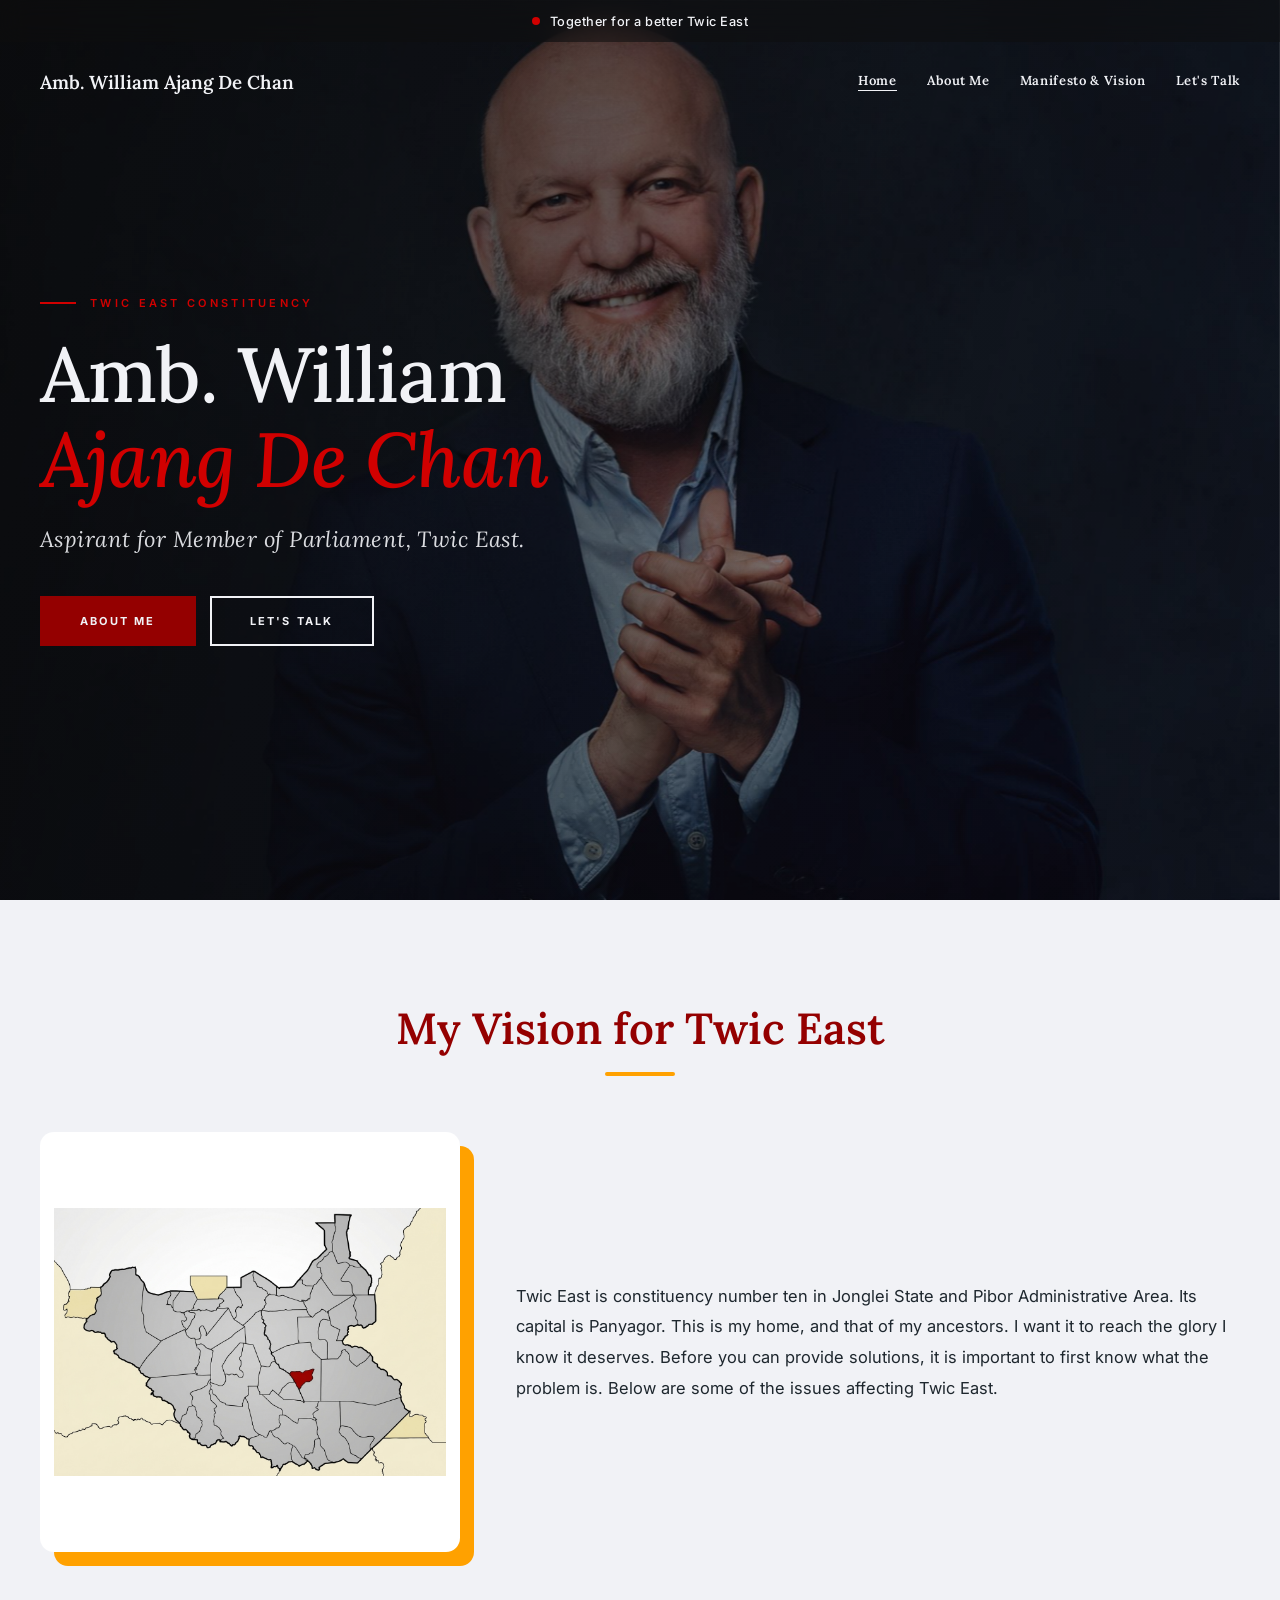
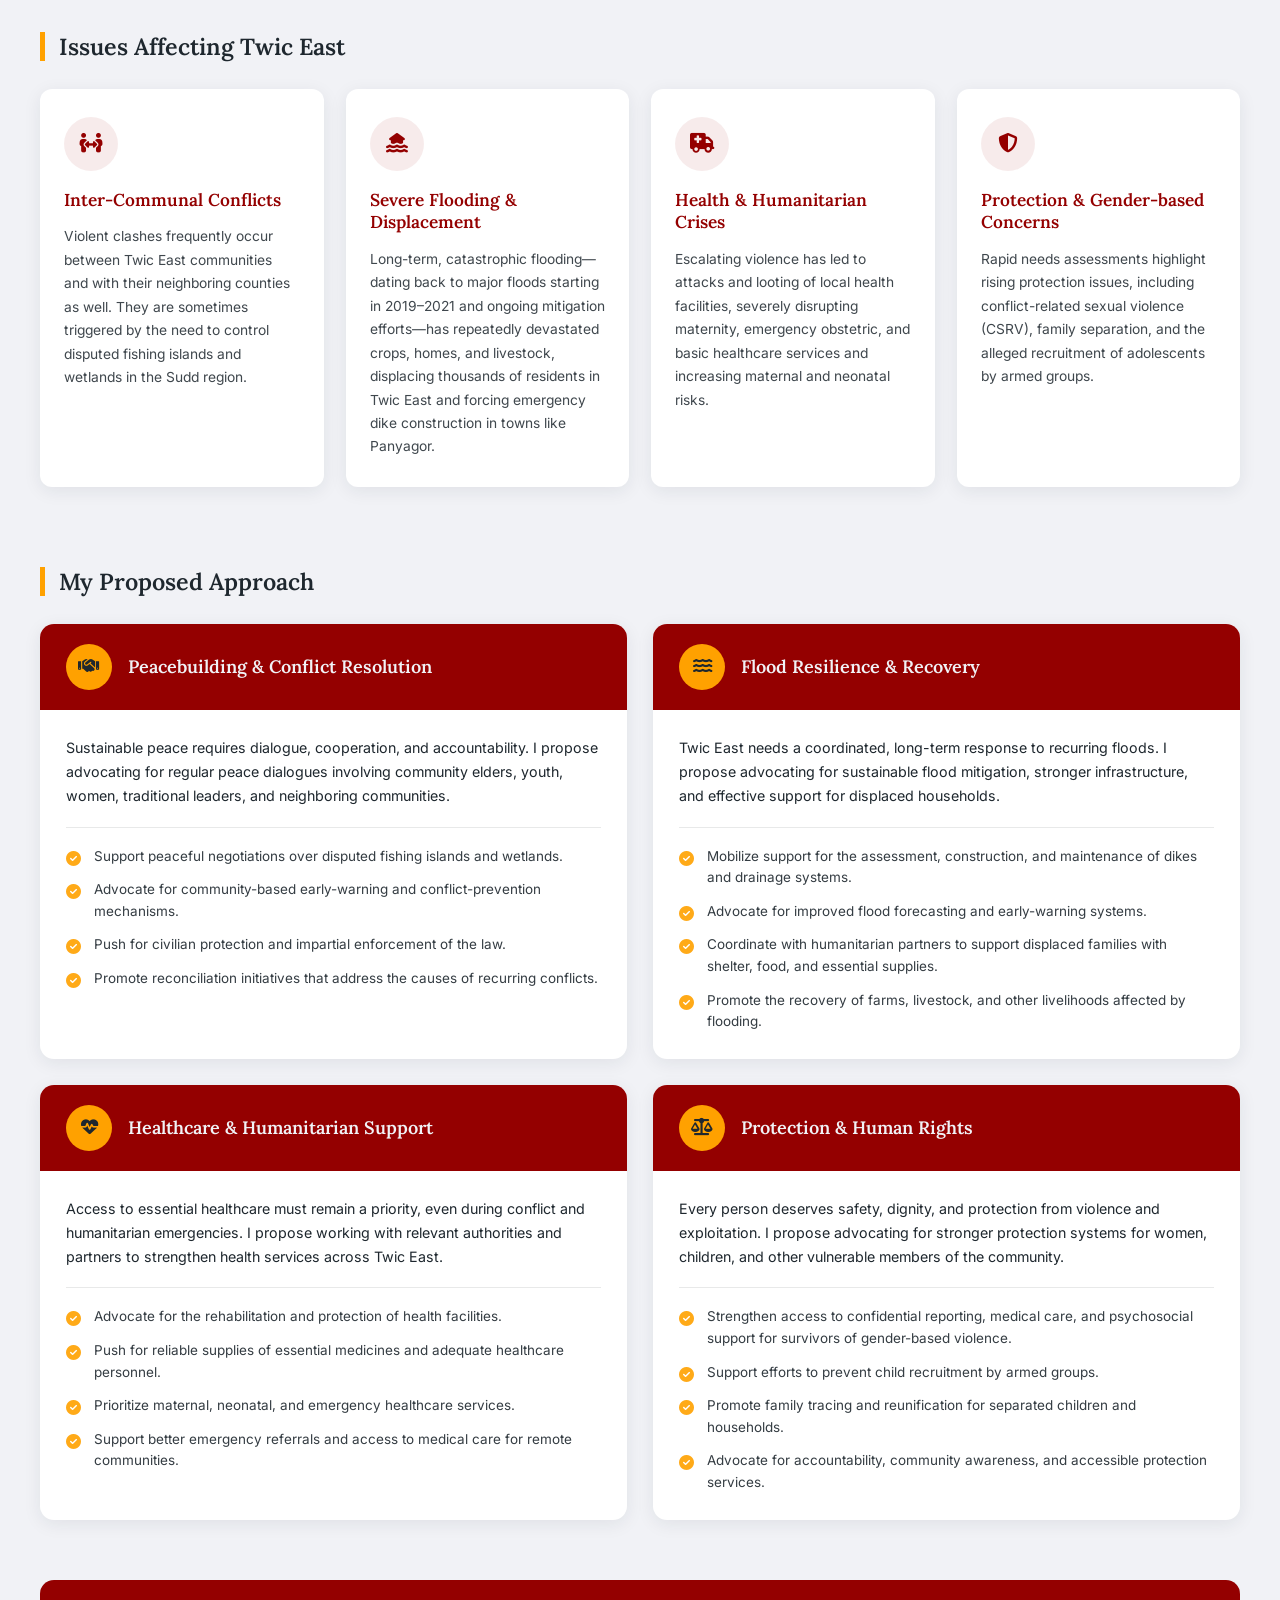
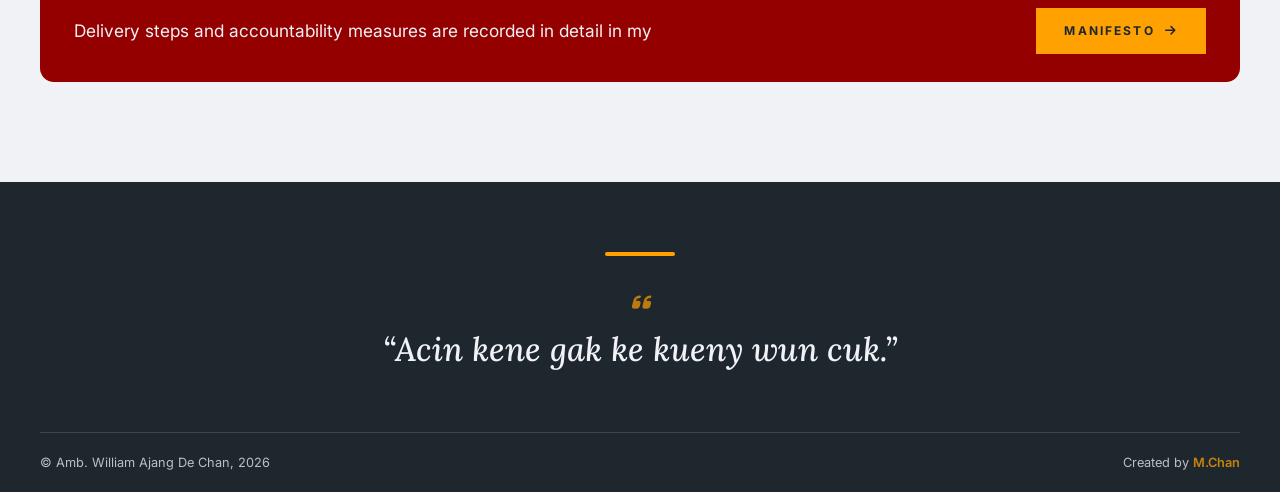
==== index.html @ 8e2be68f "Add files via upload" ====
<!DOCTYPE html>
<html lang = "en">
	<head>
		<title> Amb. William Ajang De Chan </title>

		<!-- Eagle -->
		<link 	rel = "icon" 
				href = 'data:image/svg+xml,<svg xmlns="http://www.w3.org/2000/svg" viewBox="0 0 100 100"><text y=".9em" font-size="90">🦅</text></svg>' />

		<meta charset = "UTF-8" />
		<meta name = "author" content = "Michael Chan" /> <!--date of creation; Thurs, October 15, 2026-->
		<meta name = "viewport" content = "width=device-width,initial-scale=1,shrink-to-fit=no" />

		<!--custom css-->
		<link rel = "stylesheet" href = "css/style.css" />

		<!--font awesome link-->
        <link rel = "stylesheet" href = "https://cdnjs.cloudflare.com/ajax/libs/font-awesome/6.7.2/css/all.min.css" />

        <!--google fonts: Inter for body, Lora for titles-->
		<link rel = "preconnect" href = "https://fonts.googleapis.com" />
		<link rel = "preconnect" href = "https://fonts.gstatic.com" crossorigin />
		<link href = "https://fonts.googleapis.com/css2?family=Inter:ital,opsz,wght@0,14..32,100..900;1,14..32,100..900&family=Lora:ital,wght@0,400..700;1,400..700&display=swap" rel = "stylesheet" />
	</head>

	<body>
		<!--header stripe-->
		<div class = "header-stripe">
			<div class = "container">
				<div class = "header-stripe-text">
					<span class = "stripe-dot" aria-hidden = "true"></span>
					<span> Together for a better Twic East </span>
				</div>
			</div>
		</div>
		<!--header stripe end-->

		<!--header-->
		<header id = "site-header">
			<div class = "container">
				<!--hamburger-->
				<input type = "checkbox" id = "check" />
				<label for = "check" class = "checkbtn" aria-label = "Toggle menu">
					<i class = "fas fa-bars checkbtn-icon" id = "checkbtn-icon"></i>
				</label>
				<!--hamburger end-->

				<!--logo-->
				<a href = "index.html" class = "logo">
					<span class = "logo-wordmark"> Amb. William Ajang De Chan </span>
				</a>
				<!--logo end-->

				<!--nav-->
				<nav class = "main-nav" id = "main-nav">
					<a href = "index.html" class = "active"> Home </a>
					<a href = "about.html"> About Me </a>
					<a href = "manifesto.html"> Manifesto & Vision </a>
					<a href = "contact.html"> Let's Talk </a>
				</nav>
				<!--nav end-->

				<!--overlay (closes the mobile menu when tapped)-->
				<label for = "check" class = "nav-overlay"></label>
			</div>
		</header>
		<!--header end-->

		<!--hero-->
		<section class = "hero" id = "hero">
			<!--hero image-->
			<div class = "hero-img" style = "background-image: url('images/hero.jpg');"></div>

			<!--overlay-->
			<div class = "hero-overlay"></div>

			<!--hero content-->
			<div class = "container">
				<div class = "hero-content">
					<span class = "hero-eyebrow"> Twic East Constituency </span>
					<h1 class = "hero-heading"> Amb. William <em> Ajang De Chan </em> </h1>
					<p class = "hero-sub"> Aspirant for Member of Parliament, Twic East. </p>

					<div class = "hero-actions">
						<a href = "about.html" class = "btn btn-primary"> About Me </a>
						<a href = "contact.html" class = "btn btn-outline"> Let's Talk </a>
					</div>
				</div>
			</div>
		</section>
		<!--hero end-->

		<!--vision-->
		<section class = "vision">
			<div class = "container">
				<div class = "section-title"> My Vision for Twic East </div>

				<div class = "vision-intro">
					<img src = "images/twic-east.jpg" alt = "Twic East Map" />

					<p>
						Twic East is constituency number ten in Jonglei State and Pibor Administrative Area. Its capital is Panyagor. This is my home, and that of my ancestors. I want it to reach the glory I know it deserves. Before you can provide solutions, it is important to first know what the problem is. Below are some of the issues affecting Twic East.
					</p>
				</div>

				<div class = "section-sub-title"> Issues Affecting Twic East </div>

				<div class = "issues-container">
					<div class = "issue-box">
						<div class = "issue-box-head"> <i class = "fas fa-people-arrows"></i> Inter-Communal Conflicts </div>

						<div class = "issue-box-body">
							Violent clashes frequently occur between Twic East communities and with their neighboring counties as well. They are sometimes triggered by the need to control disputed fishing islands and wetlands in the Sudd region. 
						</div>
					</div>

					<div class = "issue-box">
						<div class = "issue-box-head"> <i class = "fas fa-house-flood-water"></i> Severe Flooding & Displacement </div>

						<div class = "issue-box-body">
							Long-term, catastrophic flooding—dating back to major floods starting in 2019–2021 and ongoing mitigation efforts—has repeatedly devastated crops, homes, and livestock, displacing thousands of residents in Twic East and forcing emergency dike construction in towns like Panyagor. 
						</div>
					</div>

					<div class = "issue-box">
						<div class = "issue-box-head"> <i class = "fas fa-truck-medical"></i> Health & Humanitarian Crises </div>

						<div class = "issue-box-body">
							Escalating violence has led to attacks and looting of local health facilities, severely disrupting maternity, emergency obstetric, and basic healthcare services and increasing maternal and neonatal risks. 
						</div>
					</div>

					<div class = "issue-box">
						<div class = "issue-box-head"> <i class = "fas fa-shield-halved"></i> Protection & Gender-based Concerns </div>

						<div class = "issue-box-body">
							Rapid needs assessments highlight rising protection issues, including conflict-related sexual violence (CSRV), family separation, and the alleged recruitment of adolescents by armed groups. 
						</div>
					</div>
				</div>

				<div class = "section-sub-title"> My Proposed Approach </div>

				<div class = "solutions-container">

				    <!--Solution 1: Peacebuilding-->
				    <div class = "solution-box">
				        <div class = "solution-box-head"> <i class = "fas fa-handshake"></i> Peacebuilding & Conflict Resolution </div>

				        <div class = "solution-box-body">
				            <p>
				                Sustainable peace requires dialogue, cooperation, and
				                accountability. I propose advocating for regular peace
				                dialogues involving community elders, youth, women,
				                traditional leaders, and neighboring communities.
				            </p>

				            <ul>
				                <li>
				                	Support peaceful negotiations over disputed fishing
				                    islands and wetlands.
				                </li>
				                <li>
				                	Advocate for community-based early-warning and
				                    conflict-prevention mechanisms.
				                </li>
				                <li>
				                	Push for civilian protection and impartial
				                    enforcement of the law.
				                </li>
				                <li>
				                	Promote reconciliation initiatives that address
				                    the causes of recurring conflicts.
				                </li>
				            </ul>
				        </div>
				    </div>

				    <!--Solution 2: Flood resilience-->
				    <div class = "solution-box">
				        <div class = "solution-box-head"> <i class = "fas fa-water"></i> Flood Resilience & Recovery </div>

				        <div class = "solution-box-body">
				            <p>
				                Twic East needs a coordinated, long-term response to
				                recurring floods. I propose advocating for sustainable
				                flood mitigation, stronger infrastructure, and
				                effective support for displaced households.
				            </p>

				            <ul>
				                <li>
				                	Mobilize support for the assessment, construction,
				                    and maintenance of dikes and drainage systems.
				                </li>
				                <li>
				                	Advocate for improved flood forecasting and
				                    early-warning systems.
				                </li>
				                <li>
				                	Coordinate with humanitarian partners to support
				                    displaced families with shelter, food, and
				                    essential supplies.
				                </li>
				                <li>
				                	Promote the recovery of farms, livestock, and
				                    other livelihoods affected by flooding.
				                </li>
				            </ul>
				        </div>
				    </div>

				    <!--Solution 3: Healthcare-->
				    <div class = "solution-box">
				        <div class = "solution-box-head"> <i class = "fas fa-heart-pulse"></i> Healthcare & Humanitarian Support </div>

				        <div class = "solution-box-body">
				            <p>
				                Access to essential healthcare must remain a priority,
				                even during conflict and humanitarian emergencies.
				                I propose working with relevant authorities and
				                partners to strengthen health services across
				                Twic East.
				            </p>

				            <ul>
				                <li>
				                	Advocate for the rehabilitation and protection
				                    of health facilities.
				                </li>
				                <li>
				                	Push for reliable supplies of essential medicines
				                    and adequate healthcare personnel.
				                </li>
				                <li>
				                	Prioritize maternal, neonatal, and emergency
				                    healthcare services.
				                </li>
				                <li>
				                	Support better emergency referrals and access
				                    to medical care for remote communities.
				                </li>
				            </ul>
				        </div>
				    </div>

				    <!--Solution 4: Protection-->
				    <div class = "solution-box">
				        <div class = "solution-box-head"> <i class = "fas fa-scale-balanced"></i> Protection & Human Rights </div>

				        <div class = "solution-box-body">
				            <p>
				                Every person deserves safety, dignity, and protection
				                from violence and exploitation. I propose advocating
				                for stronger protection systems for women, children,
				                and other vulnerable members of the community.
				            </p>

				            <ul>
				                <li>
				                	Strengthen access to confidential reporting,
				                    medical care, and psychosocial support for
				                    survivors of gender-based violence.
				                </li>
				                <li>
				                	Support efforts to prevent child recruitment
				                    by armed groups.
				                </li>
				                <li>
				                	Promote family tracing and reunification for
				                    separated children and households.
				                </li>
				                <li>
				                	Advocate for accountability, community awareness,
				                    and accessible protection services.
				                </li>
				            </ul>
				        </div>
				    </div>
				</div>

				<p class = "vision-cta">
					<span> Delivery steps and accountability measures are recorded in detail in my </span>
					<a href = "manifesto.html"> Manifesto <i class = "fas fa-arrow-right" aria-hidden = "true"></i> </a>
				</p>
			</div>
		</section>
		<!--vision end-->

		<!--footer-->
		<footer>
			<div class = "container">
			    <div class = "footer-quote">
			        <span class = "footer-accent"></span>

			        <blockquote>
			            “Acin kene gak ke kueny wun cuk.”
			        </blockquote>
			    </div>

			    <div class = "footer-bottom">
					<p class = "copyright">
						&copy; Amb. William Ajang De Chan, <span id = "footer-year">2026</span>
					</p>

					<p class = "created-by"> Created by <a href = "" target = "_blank" rel = "noopener"> M.Chan </a> </p>
				</div>
			</div>
		</footer>
		<!--footer end-->

		<!--back to top-->
		<button type = "button" class = "back-to-top" id = "back-to-top" aria-label = "Back to top" title = "Back to top">
			<i class = "fas fa-arrow-up" aria-hidden = "true"></i>
		</button>
		<!--back to top end-->

		<!--js link-->
		<script src = "js/script.js"></script>
		<!--js link end-->
	</body>
</html>
---- css/style.css ----
/*

Theme: Ajang De Chan;
Author: Michael Chan;
Date of Creation: Thurs, October 15, 2026;

*/

/* css for all pages */

:root
{
	/* typography */
	--font-body: "Inter", sans-serif;
	--font-display: "Lora", serif;

	/* colors */
	--bright-red: #D10000;
	--dark-red: #940000;
	--darker-red: #6B0000;
	--dark-gold: #FFA100;
	--white: #F1F2F6;
	--black: #1E272E;
}

*, *::before, *::after 
{ 
	margin: 0; 
	padding: 0; 
	box-sizing: border-box; 
}

html 
{ 
	font-size: 15px; 
}

a 
{ 
	text-decoration: none; 
	color: inherit; 
}

button 
{ 
	background: none; 
	border: none; 
	cursor: pointer; 
}

img 
{ 
	display: block; 
	max-width: 100%; 
}

ul 
{ 
	list-style: none; 
}

body
{
	font-family: var(--font-body);
}

/* css for all pages end */

/* header stripe */

.header-stripe
{
    position: fixed;
    top: 0;
    left: 0;
    right: 0;
    z-index: 200;

    display: flex;
    align-items: center;
    justify-content: space-between;
    gap: 20px;

    padding: 0 40px;
    height: 42px;

    /* glassmorphism: frosted dark tint over the hero behind */
    background: rgba(14, 14, 14, 0.5);
    backdrop-filter: blur(14px);
    -webkit-backdrop-filter: blur(14px);
    transition: transform 0.4s ease, opacity 0.4s ease;
}

.header-stripe .container
{
	max-width: 1300px;
	height: 100%;
	margin: 0 auto;
	padding: 0 40px;
	display: flex;
	align-items: center;
	justify-content: space-between;
	gap: 20px;
}

.header-stripe.stripe-hidden
{
    transform: translateY(-100%);
    opacity: 0;
    pointer-events: none;
}

.header-stripe-text
{
    display: flex;
    align-items: center;
    gap: 10px;
    min-width: 0;
    color: var(--white);
    font-size: 0.85rem;
    font-weight: 500;
    letter-spacing: 0.04em;
}

.header-stripe-text span:last-child
{
    white-space: nowrap;
    overflow: hidden;
    text-overflow: ellipsis;
}

.stripe-dot
{
    flex-shrink: 0;
    width: 8px;
    height: 8px;
    border-radius: 50%;
    background: var(--bright-red);
    box-shadow: 0 0 0 0 rgba(255, 161, 0, 0.6);
    animation: stripe-pulse 2.4s ease-out infinite;
}

@keyframes stripe-pulse
{
    0%   { box-shadow: 0 0 0 0 rgba(255, 161, 0, 0.6); }
    70%  { box-shadow: 0 0 0 8px rgba(255, 161, 0, 0); }
    100% { box-shadow: 0 0 0 0 rgba(255, 161, 0, 0); }
}

/* header stripe end */

/* header stripe responsive */

@media (max-width: 768px)
{
    .header-stripe
    {
        padding: 0 20px;
    }

    .header-stripe-text
    {
        font-size: 0.8rem;
    }
}

@media (max-width: 480px)
{
    .header-stripe
    {
        height: 38px;
        padding: 0 14px;
        gap: 12px;
    }

    .header-stripe-text
    {
        gap: 8px;
        font-size: 0.75rem;
        letter-spacing: 0.02em;
    }

    .stripe-dot
    {
        width: 7px;
        height: 7px;
    }

    .header-stripe-socials a
    {
        width: 28px;
        height: 28px;
        font-size: 0.75rem;
    }
}

@media (prefers-reduced-motion: reduce)
{
    .stripe-dot
    {
        animation: none;
    }
}

/* header stripe responsive end */

/* header */

header
{
	position: fixed;
	top: 42px;
	left: 0;
	right: 0;
	z-index: 190;
	transition: top 0.4s ease;
}

/* background layer: fades in on scroll (kept on a pseudo-element so the
   mobile menu, which is position: fixed, is not trapped inside the header) */
header::before
{
	content: "";
	position: absolute;
	inset: 0;
	z-index: -1;
	background: rgba(148, 0, 0, 0.97);
	box-shadow: 0 4px 20px rgba(0, 0, 0, 0.3);
	opacity: 0;
	transition: opacity 0.4s ease;
}

header.scrolled::before
{
	opacity: 1;
}

header .container
{
	max-width: 1300px;
	margin: 0 auto;
	height: 80px;
	padding: 0 40px;
	display: flex;
	align-items: center;
	justify-content: space-between;
	gap: 24px;
}

/* logo */
.logo-wordmark
{
	font-family: var(--font-display);
	font-size: 1.25rem;
	font-weight: 600;
	color: var(--white);
	white-space: nowrap;
}

/* hamburger (mobile only) */
#check
{
	display: none;
}

.checkbtn
{
	display: none;
	flex-shrink: 0;
	font-size: 1.3rem;
	color: var(--white);
	cursor: pointer;
	position: relative;
	z-index: 101;
}

/* nav */
.main-nav
{
	display: flex;
	align-items: center;
	gap: 30px;
}

.main-nav a
{
	font-family: var(--font-display);
	font-size: 13px;
	font-weight: 600;
	letter-spacing: 0.05em;
	color: var(--white);
	padding-bottom: 3px;
	white-space: nowrap;
	background-repeat: no-repeat;
	background-image: linear-gradient(90deg, currentColor 0%, currentColor 100%);
	background-position: 100% calc(100% - 1px);
	background-size: 0% 1px;
	transition: background-size 0.5s cubic-bezier(0.51, 0.5, 0.07, 0.99), color 0.2s ease;
}

.main-nav a:hover,
.main-nav a.active
{
	color: var(--white);
	background-size: 100% 1px;
	background-position: 0% calc(100% - 1px);
}

/* nav overlay (dims the page behind the mobile menu) */
.nav-overlay
{
	position: fixed;
	inset: 0;
	z-index: 98;
	background: rgba(0, 0, 0, 0.55);
	opacity: 0;
	visibility: hidden;
	pointer-events: none;
	transition: opacity 0.3s ease, visibility 0.3s ease;
}

/* header responsive */

@media (max-width: 1080px)
{
	header .container
	{
		padding: 0 24px;
	}

	.main-nav
	{
		gap: 20px;
	}

	.logo-wordmark
	{
		font-size: 1.1rem;
	}
}

/* the menu collapses at 900px because the logo and four links
   no longer fit in one row below that width */
@media (max-width: 900px)
{
	header .container
	{
		height: 68px;
		justify-content: flex-start;
		gap: 16px;
	}

	.checkbtn
	{
		display: block;
	}

	.main-nav
	{
		position: fixed;
		top: 0;
		left: -100%;
		width: 78%;
		max-width: 320px;
		height: 100vh;
		height: 100dvh;
		background: var(--dark-red);
		flex-direction: column;
		align-items: stretch;
		gap: 0;
		padding: 90px 24px 28px;
		box-shadow: 4px 0 30px rgba(0, 0, 0, 0.4);
		overflow-y: auto;
		transition: left 0.3s ease;
		z-index: 99;
	}

	#check:checked ~ .main-nav
	{
		left: 0;
	}

	#check:checked ~ .nav-overlay
	{
		opacity: 1;
		visibility: visible;
		pointer-events: auto;
	}

	/* drop the stripe below the menu while it is open */
	body:has(#check:checked) .header-stripe
	{
		z-index: 150;
	}

	.main-nav a
	{
		font-size: 15px;
		padding: 16px 0;
		border-bottom: 1px solid rgba(241, 242, 246, 0.12);
		background-image: none;
	}

	.main-nav a:hover,
	.main-nav a.active
	{
		color: var(--dark-gold);
	}
}

@media (max-width: 768px)
{
	header .container
	{
		padding: 0 20px;
	}

	.main-nav
	{
		padding-left: 20px;
		padding-right: 20px;
	}
}

@media (max-width: 480px)
{
	header
	{
		top: 38px;
	}

	header .container
	{
		height: 64px;
		padding: 0 16px;
		gap: 12px;
	}

	.logo-wordmark
	{
		font-size: 0.95rem;
	}

	.main-nav
	{
		width: 85%;
		padding: 80px 16px 24px;
	}
}

/* header responsive end */

/* header end */

/* hero */

.hero
{
	position: relative;
	width: 100%;
	height: 100vh;
	height: 100svh;
	min-height: 640px;
	overflow: hidden;
}

.hero-img
{
	position: absolute;
	inset: 0;
	z-index: 0;
	background-size: cover;
	background-position: center;
	animation: hero-settle 8s ease-out forwards;
}

@keyframes hero-settle
{
	from { transform: scale(1.08); }
	to   { transform: scale(1); }
}

.hero-overlay
{
	position: absolute;
	inset: 0;
	z-index: 1;
	background: linear-gradient(
		105deg,
		rgba(10, 10, 10, 0.85) 0%,
		rgba(10, 10, 10, 0.55) 55%,
		rgba(10, 10, 10, 0.30) 100%
	);
}

.hero .container
{
	position: relative;
	z-index: 2;
	max-width: 1300px;
	height: 100%;
	margin: 0 auto;
	padding: 0 40px;
}

.hero-content
{
	display: flex;
	flex-direction: column;
	align-items: flex-start;
	justify-content: center;
	height: 100%;
	max-width: 720px;
	/* clears the fixed stripe (42px) and header (80px) */
	padding-top: 122px;
	padding-bottom: 80px;
}

.hero-eyebrow
{
	display: flex;
	align-items: center;
	gap: 14px;
	font-size: 11px;
	font-weight: 600;
	letter-spacing: 0.3em;
	text-transform: uppercase;
	color: var(--bright-red);
	margin-bottom: 22px;
}

.hero-eyebrow::before
{
	content: "";
	flex-shrink: 0;
	width: 36px;
	height: 2px;
	background: var(--bright-red);
}

.hero-heading
{
	font-family: var(--font-display);
	font-size: clamp(42px, 6vw, 82px);
	font-weight: 500;
	line-height: 1.1;
	letter-spacing: -0.01em;
	color: var(--white);
	margin-bottom: 22px;
}

.hero-heading em
{
	display: block;
	font-style: italic;
	color: var(--bright-red);
}

.hero-sub
{
	font-family: var(--font-display);
	font-size: clamp(16px, 1.8vw, 22px);
	font-weight: 400;
	font-style: italic;
	line-height: 1.5;
	letter-spacing: 0.02em;
	color: var(--white);
	opacity: 0.9;
	max-width: 520px;
	margin-bottom: 40px;
}

.hero-actions
{
	display: flex;
	flex-wrap: wrap;
	gap: 14px;
}

.btn
{
	display: inline-block;
	font-size: 11px;
	font-weight: 700;
	letter-spacing: 0.2em;
	text-transform: uppercase;
	padding: 16px 38px;
	border: 2px solid transparent;
	transition: background 0.3s ease, color 0.3s ease, border-color 0.3s ease, transform 0.3s ease;
}

.btn:hover
{
	transform: translateY(-2px);
}

.btn-primary
{
	background: var(--dark-red);
	color: var(--white);
}

.btn-primary:hover
{
	background: none;
	border-color: var(--white);
	color: var(--white);
}

.btn-outline
{
	border-color: var(--white);
	color: var(--white);
}

.btn-outline:hover
{
	background: var(--dark-red);
	border-color: var(--dark-red);
}

/* hero end */

/* hero responsive */

@media (max-width: 768px)
{
	.hero .container
	{
		padding: 0 20px;
	}

	.hero-content
	{
		padding-top: 110px;
		padding-bottom: 60px;
	}

	.hero-eyebrow
	{
		font-size: 10px;
		letter-spacing: 0.24em;
	}

	.hero-sub
	{
		margin-bottom: 32px;
	}

	.btn
	{
		padding: 15px 32px;
	}
}

@media (max-width: 480px)
{
	.hero
	{
		min-height: 560px;
	}

	.hero .container
	{
		padding: 0 16px;
	}

	.hero-content
	{
		/* stripe 38px + header 64px */
		padding-top: 102px;
		padding-bottom: 48px;
	}

	.hero-eyebrow
	{
		gap: 10px;
		margin-bottom: 18px;
	}

	.hero-eyebrow::before
	{
		width: 24px;
	}

	.hero-heading
	{
		margin-bottom: 16px;
	}

	.hero-actions
	{
		width: 100%;
		flex-direction: column;
	}

	.btn
	{
		width: 100%;
		text-align: center;
	}
}

@media (prefers-reduced-motion: reduce)
{
	.hero-img
	{
		animation: none;
	}
}

/* hero responsive end */

/* vision */

.vision
{
	background: var(--white);
	padding: 100px 0;
}

.vision .container
{
	max-width: 1300px;
	margin: 0 auto;
	padding: 0 40px;
}

.section-title
{
	position: relative;
	font-family: var(--font-display);
	font-size: clamp(1.9rem, 4.5vw, 2.9rem);
	font-weight: 600;
	color: var(--dark-red);
	text-align: center;
	padding-bottom: 20px;
	margin-bottom: 56px;
}

.section-title::after
{
	content: "";
	position: absolute;
	left: 50%;
	bottom: 0;
	transform: translateX(-50%);
	width: 70px;
	height: 4px;
	border-radius: 2px;
	background: var(--dark-gold);
}

.section-sub-title
{
	font-family: var(--font-display);
	font-size: 1.55rem;
	font-weight: 600;
	color: var(--black);
	border-left: 5px solid var(--dark-gold);
	padding-left: 14px;
	margin-bottom: 28px;
}

/* intro (map + text) */

.vision-intro
{
	display: grid;
	grid-template-columns: 420px 1fr;
	gap: 56px;
	align-items: center;
	margin-bottom: 80px;
}

.vision-intro img
{
	width: 100%;
	aspect-ratio: 1 / 1;
	object-fit: contain;
	background: #fff;
	border-radius: 14px;
	padding: 14px;
	box-shadow: 14px 14px 0 var(--dark-gold);
}

.vision-intro p
{
	font-size: 1.1rem;
	line-height: 1.85;
	color: var(--black);
}

/* issues */

.issues-container
{
	display: grid;
	grid-template-columns: repeat(4, 1fr);
	gap: 22px;
	margin-bottom: 80px;
}

.issue-box
{
	background: #fff;
	border-radius: 12px;
	box-shadow: 0 4px 18px rgba(30, 39, 46, 0.08);
	padding: 28px 24px;
	transition: transform 0.25s ease, box-shadow 0.25s ease;
}

.issue-box:hover
{
	transform: translateY(-5px);
	box-shadow: 0 12px 28px rgba(148, 0, 0, 0.18);
}

.issue-box-head
{
	font-family: var(--font-display);
	font-size: 1.15rem;
	font-weight: 600;
	line-height: 1.3;
	color: var(--dark-red);
	margin-bottom: 14px;
}

.issue-box-head i
{
	display: flex;
	align-items: center;
	justify-content: center;
	width: 54px;
	height: 54px;
	border-radius: 50%;
	background: rgba(148, 0, 0, 0.08);
	color: var(--dark-red);
	font-size: 1.3rem;
	margin-bottom: 18px;
	transition: background 0.25s ease, color 0.25s ease;
}

.issue-box:hover .issue-box-head i
{
	background: var(--dark-red);
	color: var(--dark-gold);
}

.issue-box-body
{
	font-size: 0.92rem;
	line-height: 1.7;
	color: var(--black);
	opacity: 0.85;
}

/* solutions */

.solutions-container
{
	display: grid;
	grid-template-columns: repeat(2, 1fr);
	gap: 26px;
	margin-bottom: 60px;
}

.solution-box
{
	background: #fff;
	border-radius: 14px;
	overflow: hidden;
	box-shadow: 0 4px 18px rgba(30, 39, 46, 0.08);
	transition: transform 0.25s ease, box-shadow 0.25s ease;
}

.solution-box:hover
{
	transform: translateY(-4px);
	box-shadow: 0 12px 28px rgba(148, 0, 0, 0.18);
}

.solution-box-head
{
	display: flex;
	align-items: center;
	gap: 16px;
	background: var(--dark-red);
	color: var(--white);
	font-family: var(--font-display);
	font-size: 1.2rem;
	font-weight: 600;
	line-height: 1.3;
	padding: 20px 26px;
}

.solution-box-head i
{
	flex-shrink: 0;
	display: flex;
	align-items: center;
	justify-content: center;
	width: 46px;
	height: 46px;
	border-radius: 50%;
	background: var(--dark-gold);
	color: var(--black);
	font-size: 1.15rem;
}

.solution-box-body
{
	padding: 26px;
}

.solution-box-body p
{
	font-size: 0.95rem;
	line-height: 1.7;
	color: var(--black);
	margin-bottom: 18px;
}

.solution-box-body ul
{
	display: flex;
	flex-direction: column;
	gap: 12px;
	border-top: 1px solid rgba(30, 39, 46, 0.1);
	padding-top: 18px;
}

.solution-box-body li
{
	position: relative;
	font-size: 0.9rem;
	line-height: 1.6;
	color: var(--black);
	opacity: 0.9;
	padding-left: 28px;
}

.solution-box-body li::before
{
	content: "\f058";
	font-family: "Font Awesome 6 Free";
	font-weight: 900;
	position: absolute;
	left: 0;
	top: 1px;
	font-size: 1rem;
	color: var(--dark-gold);
}

/* closing call to the manifesto */

.vision-cta
{
	display: flex;
	flex-wrap: wrap;
	align-items: center;
	justify-content: space-between;
	gap: 14px 24px;
	background: var(--dark-red);
	border-radius: 14px;
	color: var(--white);
	font-family: var(--font-body);
	font-size: 1.15rem;
	line-height: 1.5;
	padding: 28px 34px;
}

.vision-cta a
{
	display: inline-flex;
	align-items: center;
	gap: 10px;
	flex-shrink: 0;
	font-family: var(--font-body);
	font-size: 0.8rem;
	font-weight: 700;
	letter-spacing: 0.18em;
	text-transform: uppercase;
	color: var(--black);
	background: var(--dark-gold);
	padding: 14px 28px;
	transition: background 0.3s ease, transform 0.3s ease;
}

.vision-cta a i
{
	transition: transform 0.3s ease;
}

.vision-cta a:hover
{
	background: var(--white);
	transform: translateY(-2px);
}

.vision-cta a:hover i
{
	transform: translateX(4px);
}

/* vision end */

/* vision responsive */

@media (max-width: 1080px)
{
	.vision .container
	{
		padding: 0 24px;
	}

	.vision-intro
	{
		grid-template-columns: 340px 1fr;
		gap: 44px;
	}

	.issues-container
	{
		grid-template-columns: repeat(2, 1fr);
	}
}

@media (max-width: 768px)
{
	.vision
	{
		padding: 76px 0;
	}

	.vision .container
	{
		padding: 0 20px;
	}

	.section-title
	{
		margin-bottom: 44px;
	}

	.section-sub-title
	{
		font-size: 1.35rem;
	}

	.vision-intro
	{
		grid-template-columns: 1fr;
		gap: 36px;
		margin-bottom: 60px;
	}

	.vision-intro img
	{
		max-width: 320px;
		margin: 0 auto;
		box-shadow: 12px 12px 0 var(--dark-gold);
	}

	.vision-intro p
	{
		font-size: 1.05rem;
	}

	.issues-container
	{
		gap: 18px;
		margin-bottom: 60px;
	}

	.solutions-container
	{
		grid-template-columns: 1fr;
		gap: 20px;
		margin-bottom: 44px;
	}

	.solution-box-head
	{
		font-size: 1.1rem;
		padding: 18px 22px;
	}

	.solution-box-body
	{
		padding: 22px;
	}

	.vision-cta
	{
		font-size: 1.05rem;
		padding: 24px 26px;
	}
}

@media (max-width: 480px)
{
	.vision
	{
		padding: 56px 0;
	}

	.vision .container
	{
		padding: 0 16px;
	}

	.section-title
	{
		margin-bottom: 36px;
	}

	.section-sub-title
	{
		font-size: 1.2rem;
		padding-left: 12px;
		margin-bottom: 22px;
	}

	.vision-intro
	{
		gap: 30px;
		margin-bottom: 48px;
	}

	.vision-intro img
	{
		max-width: 260px;
		box-shadow: 10px 10px 0 var(--dark-gold);
	}

	.vision-intro p
	{
		font-size: 0.95rem;
		line-height: 1.75;
	}

	.issues-container
	{
		grid-template-columns: 1fr;
		margin-bottom: 48px;
	}

	.issue-box
	{
		padding: 22px 20px;
	}

	.issue-box-head i
	{
		width: 46px;
		height: 46px;
		font-size: 1.1rem;
	}

	.solution-box-head
	{
		gap: 12px;
		font-size: 1rem;
		padding: 16px 18px;
	}

	.solution-box-head i
	{
		width: 40px;
		height: 40px;
		font-size: 1rem;
	}

	.solution-box-body
	{
		padding: 18px;
	}

	.solution-box-body p,
	.solution-box-body li
	{
		font-size: 0.88rem;
	}

	.vision-cta
	{
		flex-direction: column;
		align-items: stretch;
		text-align: center;
		font-size: 1rem;
		padding: 22px 18px;
	}

	.vision-cta a
	{
		justify-content: center;
	}
}

/* vision responsive end */

/* footer */

footer
{
	background: var(--black);
	color: var(--white);
	padding: 70px 0 0;
}

footer .container
{
	max-width: 1300px;
	margin: 0 auto;
	padding: 0 40px;
}

.footer-quote
{
	max-width: 760px;
	margin: 0 auto;
	text-align: center;
	padding-bottom: 60px;
}

.footer-accent
{
	display: block;
	width: 70px;
	height: 4px;
	border-radius: 2px;
	background: var(--dark-gold);
	margin: 0 auto 32px;
}

.footer-quote blockquote
{
	position: relative;
	font-family: var(--font-display);
	font-size: clamp(1.4rem, 3.6vw, 2.2rem);
	font-style: italic;
	font-weight: 500;
	line-height: 1.4;
	color: var(--white);
	padding-top: 38px;
}

.footer-quote blockquote::before
{
	content: "\f10d";
	font-family: "Font Awesome 6 Free";
	font-weight: 900;
	position: absolute;
	top: 0;
	left: 50%;
	transform: translateX(-50%);
	font-size: 1.4rem;
	color: var(--dark-gold);
	opacity: 0.7;
}

.footer-bottom
{
	display: flex;
	align-items: center;
	justify-content: space-between;
	gap: 20px;
	border-top: 1px solid rgba(241, 242, 246, 0.15);
	padding: 22px 0;
}

.copyright
{
	font-size: 0.85rem;
	opacity: 0.75;
}

.created-by
{
	font-size: 0.85rem;
	opacity: 0.75;
	margin-left: auto;
	text-align: right;
}

.created-by a
{
	font-weight: 600;
	color: var(--dark-gold);
	transition: color 0.2s ease;
}

.created-by a:hover
{
	color: var(--white);
}

.back-to-top
{
	position: fixed;
	right: 24px;
	bottom: 24px;
	z-index: 150;
	display: flex;
	align-items: center;
	justify-content: center;
	width: 46px;
	height: 46px;
	border-radius: 50%;
	background: var(--dark-gold);
	color: var(--black);
	font-size: 1rem;
	box-shadow: 0 6px 18px rgba(0, 0, 0, 0.35);
	opacity: 0;
	visibility: hidden;
	transform: translateY(20px);
	transition: opacity 0.3s ease, visibility 0.3s ease, transform 0.3s ease, background 0.2s ease;
}

.back-to-top.visible
{
	opacity: 1;
	visibility: visible;
	transform: translateY(0);
}

.back-to-top.visible:hover
{
	background: var(--white);
	transform: translateY(-3px);
}

.back-to-top:focus-visible
{
	outline: 2px solid var(--white);
	outline-offset: 3px;
}

/* footer end */

/* footer responsive */

@media (max-width: 768px)
{
	footer
	{
		padding: 56px 0 0;
	}

	footer .container
	{
		padding: 0 20px;
	}

	.footer-quote
	{
		padding-bottom: 46px;
	}

	.footer-accent
	{
		margin-bottom: 26px;
	}

	.back-to-top
	{
		bottom: 64px;
		width: 36px;
		height: 36px;
	}
}

@media (max-width: 480px)
{
	footer
	{
		padding: 44px 0 0;
	}

	footer .container
	{
		padding: 0 16px;
	}

	.footer-bottom
	{
		flex-direction: column;
		gap: 6px;
		padding: 18px 0;
	}

	.copyright,
	.created-by
	{
		font-size: 0.8rem;
		margin-left: 0;
		text-align: center;
	}

	.back-to-top
	{
		right: 16px;
		bottom: 16px;
		width: 32px;
		height: 32px;
	}
}

/* footer responsive end */

/* page banner (inner pages) */

.page-banner
{
	background: linear-gradient(135deg, var(--darker-red), var(--dark-red));
	/* clears the fixed stripe (42px) and header (80px) */
	padding: 170px 0 40px;
}

.page-banner .container
{
	max-width: 1300px;
	margin: 0 auto;
	padding: 0 40px;
}

.page-eyebrow
{
	display: flex;
	align-items: center;
	gap: 14px;
	font-size: 11px;
	font-weight: 600;
	letter-spacing: 0.3em;
	text-transform: uppercase;
	color: var(--dark-gold);
	margin-bottom: 20px;
}

.page-eyebrow::before
{
	content: "";
	flex-shrink: 0;
	width: 36px;
	height: 2px;
	background: var(--dark-gold);
}

.page-title
{
	font-family: var(--font-display);
	font-size: clamp(1.2rem, 3.2vw, 2rem);
	font-weight: 500;
	line-height: 1.15;
	color: var(--white);
	max-width: 900px;
}

/* page banner end */

/* about */

.no-hero header
{
    background: rgba(148, 0, 0, 0.97);
}

.about
{
	background: var(--white);
	padding: 90px 0 100px;
}

.about .container
{
	max-width: 1300px;
	margin: 0 auto;
	padding: 0 40px;
}

.about .section-sub-title
{
	margin-top: 80px;
}

.about .container > .section-sub-title:first-child
{
	margin-top: 0;
}

/* intro (portrait + story) */

.about-intro
{
	display: grid;
	grid-template-columns: 360px 1fr;
	gap: 64px;
	align-items: start;
}

.about-intro img
{
	position: sticky;
	top: 130px;
	width: 100%;
	aspect-ratio: 4 / 5;
	object-fit: cover;
	border-radius: 14px;
	box-shadow: 14px 14px 0 var(--dark-gold);
}

.about-intro-text
{
	max-width: 760px;
}

.about-lead
{
	font-family: var(--font-display);
	font-size: 1.35rem;
	font-weight: bold;
	font-style: italic;
	line-height: 1.5;
	color: var(--black);
	border-left: 5px solid var(--dark-gold);
	padding-left: 20px;
	margin-bottom: 36px;
}

.about-intro-heading
{
	font-family: var(--font-display);
	font-size: 1.35rem;
	font-weight: 600;
	color: var(--dark-red);
	margin: 34px 0 12px;
}

.about-intro-text p:not(.about-lead)
{
	font-size: 1.05rem;
	line-height: 1.85;
	color: var(--black);
	margin-bottom: 16px;
}

/* journey cards */

.journey-grid
{
	display: grid;
	grid-template-columns: repeat(2, 1fr);
	gap: 22px;
}

.profile-card
{
	background: #fff;
	border-radius: 12px;
	box-shadow: 0 4px 18px rgba(30, 39, 46, 0.08);
	padding: 28px 26px;
	transition: transform 0.25s ease, box-shadow 0.25s ease;
}

.profile-card:hover
{
	transform: translateY(-5px);
	box-shadow: 0 12px 28px rgba(148, 0, 0, 0.18);
}

.profile-card-wide
{
	grid-column: 1 / -1;
}

.profile-card-head
{
	display: flex;
	align-items: center;
	gap: 16px;
	font-family: var(--font-display);
	font-size: 1.2rem;
	font-weight: 600;
	line-height: 1.3;
	color: var(--dark-red);
	margin-bottom: 16px;
}

.profile-card-head i
{
	flex-shrink: 0;
	display: flex;
	align-items: center;
	justify-content: center;
	width: 48px;
	height: 48px;
	border-radius: 50%;
	background: rgba(148, 0, 0, 0.08);
	color: var(--dark-red);
	font-size: 1.15rem;
	transition: background 0.25s ease, color 0.25s ease;
}

.profile-card:hover .profile-card-head i
{
	background: var(--dark-red);
	color: var(--dark-gold);
}

.profile-card p
{
	font-size: 0.95rem;
	line-height: 1.75;
	color: var(--black);
	opacity: 0.9;
}

/* values */

.values-intro
{
	max-width: 900px;
	font-size: 1.05rem;
	line-height: 1.85;
	color: var(--black);
	margin-bottom: 36px;
}

.values-grid
{
	display: grid;
	grid-template-columns: repeat(2, 1fr);
	gap: 22px;
}

.value-box
{
	background: var(--dark-red);
	border-radius: 14px;
	box-shadow: 0 4px 18px rgba(30, 39, 46, 0.12);
	padding: 30px 28px;
	transition: transform 0.25s ease, box-shadow 0.25s ease;
}

.value-box:hover
{
	transform: translateY(-4px);
	box-shadow: 0 12px 28px rgba(148, 0, 0, 0.3);
}

.value-box-head
{
	display: flex;
	align-items: center;
	gap: 16px;
	font-family: var(--font-display);
	font-size: 1.2rem;
	font-weight: 600;
	line-height: 1.3;
	color: var(--white);
	margin-bottom: 18px;
	padding-bottom: 18px;
	border-bottom: 1px solid rgba(241, 242, 246, 0.2);
}

.value-box-head i
{
	flex-shrink: 0;
	display: flex;
	align-items: center;
	justify-content: center;
	width: 48px;
	height: 48px;
	border-radius: 50%;
	background: var(--dark-gold);
	color: var(--black);
	font-size: 1.15rem;
}

.value-box p
{
	font-size: 0.95rem;
	line-height: 1.75;
	color: var(--white);
	opacity: 0.88;
}

/* about end */

/* about responsive */

@media (max-width: 1080px)
{
	.page-banner .container,
	.about .container
	{
		padding: 0 24px;
	}

	.about-intro
	{
		grid-template-columns: 300px 1fr;
		gap: 48px;
	}
}

@media (max-width: 768px)
{
	.page-banner
	{
		padding: 140px 0 36px;
	}

	.page-banner .container,
	.about .container
	{
		padding: 0 20px;
	}

	.about
	{
		padding: 70px 0 80px;
	}

	.about .section-sub-title
	{
		margin-top: 60px;
	}

	.about-intro
	{
		grid-template-columns: 1fr;
		gap: 40px;
	}

	.about-intro img
	{
		position: static;
		max-width: 320px;
		margin: 0 auto;
		box-shadow: 12px 12px 0 var(--dark-gold);
	}

	.about-lead
	{
		font-size: 1.25rem;
	}

	.journey-grid,
	.values-grid
	{
		grid-template-columns: 1fr;
		gap: 18px;
	}

	.values-intro
	{
		font-size: 1rem;
		margin-bottom: 28px;
	}

	.value-box
	{
		padding: 26px 22px;
	}
}

@media (max-width: 480px)
{
	.page-banner
	{
		padding: 120px 0 34px;
	}

	.page-banner .container,
	.about .container
	{
		padding: 0 16px;
	}

	.page-eyebrow
	{
		gap: 10px;
		font-size: 10px;
		letter-spacing: 0.24em;
		margin-bottom: 16px;
	}

	.page-eyebrow::before
	{
		width: 24px;
	}

	.about
	{
		padding: 56px 0 65px;
	}

	.about .section-sub-title
	{
		margin-top: 48px;
	}

	.about-intro
	{
		gap: 32px;
	}

	.about-intro img
	{
		max-width: 260px;
		box-shadow: 10px 10px 0 var(--dark-gold);
	}

	.about-lead
	{
		font-size: 1.1rem;
		padding-left: 14px;
		margin-bottom: 28px;
	}

	.about-intro-heading
	{
		font-size: 1.2rem;
		margin-top: 26px;
	}

	.about-intro-text p:not(.about-lead),
	.values-intro
	{
		font-size: 0.95rem;
		line-height: 1.75;
	}

	.profile-card
	{
		padding: 22px 20px;
	}

	.profile-card-head,
	.value-box-head
	{
		gap: 12px;
		font-size: 1.05rem;
	}

	.profile-card-head i,
	.value-box-head i
	{
		width: 42px;
		height: 42px;
		font-size: 1rem;
	}

	.profile-card p,
	.value-box p
	{
		font-size: 0.9rem;
	}

	.value-box
	{
		padding: 22px 18px;
	}

	.value-box-head
	{
		margin-bottom: 14px;
		padding-bottom: 14px;
	}
}

/* about responsive end */

/* manifesto */

.manifesto
{
	background: var(--white);
	padding: 90px 0 100px;
}

.manifesto .container
{
	max-width: 1300px;
	margin: 0 auto;
	padding: 0 40px;
}

.manifesto .section-sub-title
{
	margin-top: 80px;
}

/* intro */

.manifesto-intro
{
	max-width: 860px;
}

.manifesto-intro p
{
	font-size: 1.05rem;
	line-height: 1.85;
	color: var(--black);
	margin-bottom: 18px;
}

.manifesto-intro .manifesto-lead
{
	font-family: var(--font-display);
	font-size: 1.35rem;
	font-weight: bold;
	font-style: italic;
	line-height: 1.5;
	color: var(--black);
	border-left: 5px solid var(--dark-gold);
	padding-left: 20px;
	margin-bottom: 28px;
}

/* why */

.why-grid
{
	display: grid;
	grid-template-columns: repeat(2, 1fr);
	gap: 22px;
}

.why-card
{
	background: #fff;
	border-radius: 12px;
	box-shadow: 0 4px 18px rgba(30, 39, 46, 0.08);
	padding: 30px 28px;
	transition: transform 0.25s ease, box-shadow 0.25s ease;
}

.why-card:hover
{
	transform: translateY(-5px);
	box-shadow: 0 12px 28px rgba(148, 0, 0, 0.18);
}

.why-card-wide
{
	grid-column: 1 / -1;
}

.why-card-head
{
	display: flex;
	align-items: center;
	gap: 16px;
	font-family: var(--font-display);
	font-size: 1.2rem;
	font-weight: 600;
	line-height: 1.3;
	color: var(--dark-red);
	margin-bottom: 16px;
}

.why-card-head i
{
	flex-shrink: 0;
	display: flex;
	align-items: center;
	justify-content: center;
	width: 48px;
	height: 48px;
	border-radius: 50%;
	background: rgba(148, 0, 0, 0.08);
	color: var(--dark-red);
	font-size: 1.15rem;
	transition: background 0.25s ease, color 0.25s ease;
}

.why-card:hover .why-card-head i
{
	background: var(--dark-red);
	color: var(--dark-gold);
}

.why-card p
{
	font-size: 0.95rem;
	line-height: 1.75;
	color: var(--black);
	opacity: 0.9;
}

/* future */

.future-grid
{
	display: grid;
	grid-template-columns: repeat(4, 1fr);
	gap: 22px;
}

.future-box
{
	background: var(--dark-red);
	border-radius: 14px;
	box-shadow: 0 4px 18px rgba(30, 39, 46, 0.12);
	padding: 32px 26px;
	transition: transform 0.25s ease, box-shadow 0.25s ease;
}

.future-box:hover
{
	transform: translateY(-4px);
	box-shadow: 0 12px 28px rgba(148, 0, 0, 0.3);
}

.future-box i
{
	display: flex;
	align-items: center;
	justify-content: center;
	width: 54px;
	height: 54px;
	border-radius: 50%;
	background: var(--dark-gold);
	color: var(--black);
	font-size: 1.3rem;
	margin-bottom: 20px;
}

.future-box h4
{
	font-family: var(--font-display);
	font-size: 1.2rem;
	font-weight: 600;
	line-height: 1.3;
	color: var(--white);
	padding-bottom: 14px;
	margin-bottom: 14px;
	border-bottom: 1px solid rgba(241, 242, 246, 0.2);
}

.future-box p
{
	font-size: 0.92rem;
	line-height: 1.7;
	color: var(--white);
	opacity: 0.88;
}

/* delivery */

.plan-container
{
	display: grid;
	grid-template-columns: repeat(2, 1fr);
	gap: 26px;
}

.plan-box
{
	background: #fff;
	border-radius: 14px;
	box-shadow: 0 4px 18px rgba(30, 39, 46, 0.08);
	padding: 30px 28px;
	transition: transform 0.25s ease, box-shadow 0.25s ease;
}

.plan-box:hover
{
	transform: translateY(-4px);
	box-shadow: 0 12px 28px rgba(148, 0, 0, 0.18);
}

.plan-box-alt
{
	border-top-color: var(--dark-gold);
}

.plan-box-head
{
	display: flex;
	align-items: center;
	gap: 16px;
	font-family: var(--font-display);
	font-size: 1.25rem;
	font-weight: 600;
	color: var(--dark-red);
	margin-bottom: 22px;
}

.plan-box-head i
{
	flex-shrink: 0;
	display: flex;
	align-items: center;
	justify-content: center;
	width: 48px;
	height: 48px;
	border-radius: 50%;
	background: var(--dark-red);
	color: var(--dark-gold);
	font-size: 1.15rem;
}

.plan-box-alt .plan-box-head i
{
	background: var(--dark-gold);
	color: var(--black);
}

.plan-box ul
{
	display: flex;
	flex-direction: column;
	gap: 14px;
	border-top: 1px solid rgba(30, 39, 46, 0.1);
	padding-top: 20px;
}

.plan-box li
{
	position: relative;
	font-size: 0.92rem;
	line-height: 1.6;
	color: var(--black);
	padding-left: 28px;
}

.plan-box li::before
{
	content: "\f058";
	font-family: "Font Awesome 6 Free";
	font-weight: 900;
	position: absolute;
	left: 0;
	top: 1px;
	font-size: 1rem;
	color: var(--dark-red);
}

.plan-box-alt li::before
{
	color: var(--dark-gold);
}

/* manifesto end */

/* manifesto responsive */

@media (max-width: 1080px)
{
	.manifesto .container
	{
		padding: 0 24px;
	}

	.future-grid
	{
		grid-template-columns: repeat(2, 1fr);
	}
}

@media (max-width: 768px)
{
	.manifesto
	{
		padding: 70px 0 80px;
	}

	.manifesto .container
	{
		padding: 0 20px;
	}

	.manifesto .section-sub-title
	{
		margin-top: 60px;
	}

	.manifesto-intro .manifesto-lead
	{
		font-size: 1.2rem;
	}

	.why-grid,
	.plan-container
	{
		grid-template-columns: 1fr;
		gap: 18px;
	}

	.future-grid
	{
		gap: 18px;
	}

	.why-card
	{
		padding: 26px 22px;
	}

	.plan-box
	{
		padding: 26px 22px;
	}

	.plan-box-head
	{
		font-size: 1.15rem;
	}
}

@media (max-width: 480px)
{
	.manifesto
	{
		padding: 56px 0 65px;
	}

	.manifesto .container
	{
		padding: 0 16px;
	}

	.manifesto .section-sub-title
	{
		margin-top: 48px;
	}

	.manifesto-intro p
	{
		font-size: 0.95rem;
		line-height: 1.75;
	}

	.manifesto-intro .manifesto-lead
	{
		font-size: 1.1rem;
		padding-left: 14px;
	}

	.why-card
	{
		padding: 22px 18px;
	}

	.why-card-head
	{
		gap: 12px;
		font-size: 1.05rem;
	}

	.why-card-head i
	{
		width: 42px;
		height: 42px;
		font-size: 1rem;
	}

	.why-card p
	{
		font-size: 0.9rem;
	}

	.future-grid
	{
		grid-template-columns: 1fr;
	}

	.future-box
	{
		padding: 26px 20px;
	}

	.future-box i
	{
		width: 46px;
		height: 46px;
		font-size: 1.1rem;
	}

	.plan-box
	{
		padding: 22px 18px;
	}

	.plan-box-head
	{
		gap: 12px;
		font-size: 1.05rem;
		margin-bottom: 18px;
	}

	.plan-box-head i
	{
		width: 42px;
		height: 42px;
		font-size: 1rem;
	}

	.plan-box li
	{
		font-size: 0.88rem;
	}
}

/* manifesto responsive end */

/* contact */

.contact
{
	background: var(--white);
	padding: 90px 0 100px;
}

.contact .container
{
	max-width: 1300px;
	margin: 0 auto;
	padding: 0 40px;
}

.form-container
{
	max-width: 700px;
	margin: 0 auto;
}

.form-box
{
	background: #fff;
	border-radius: 14px;
	box-shadow: 0 8px 30px rgba(30, 39, 46, 0.1);
	padding: 42px 40px;
}

.form-box-title
{
	font-family: var(--font-display);
	font-size: 1.7rem;
	font-weight: 600;
	color: var(--dark-red);
	margin-bottom: 8px;
}

.form-privacy
{
	display: flex;
	align-items: center;
	gap: 8px;
	font-size: 0.85rem;
	color: var(--black);
	opacity: 0.7;
	margin-bottom: 30px;
	padding-bottom: 22px;
	border-bottom: 1px solid rgba(30, 39, 46, 0.1);
}

.form-privacy::before
{
	content: "\f023";
	font-family: "Font Awesome 6 Free";
	font-weight: 900;
	font-size: 0.8rem;
	color: var(--dark-gold);
}

.form-group
{
	display: flex;
	flex-direction: column;
	gap: 8px;
	margin-bottom: 22px;
}

.form-group label
{
	font-size: 0.85rem;
	font-weight: 600;
	color: var(--dark-red);
}

.form-input,
.form-textarea
{
	width: 100%;
	font-family: var(--font-body);
	font-size: 0.95rem;
	color: var(--black);
	background: var(--white);
	border: 1.5px solid rgba(148, 0, 0, 0.18);
	border-radius: 8px;
	padding: 13px 16px;
	transition: border-color 0.2s ease, box-shadow 0.2s ease, background 0.2s ease;
}

.form-textarea
{
	resize: vertical;
	min-height: 150px;
	line-height: 1.6;
}

.form-input::placeholder,
.form-textarea::placeholder
{
	color: var(--black);
	opacity: 0.45;
}

.form-input:focus,
.form-textarea:focus
{
	outline: none;
	background: #fff;
	border-color: var(--dark-red);
	box-shadow: 0 0 0 4px rgba(255, 161, 0, 0.25);
}

/* button */

.contact-btn
{
	display: inline-flex;
	align-items: center;
	justify-content: center;
	gap: 12px;
	width: 100%;
	font-family: var(--font-body);
	font-size: 11px;
	font-weight: 700;
	letter-spacing: 0.2em;
	text-transform: uppercase;
	color: var(--black);
	background: var(--dark-gold);
	padding: 18px 28px;
	margin-top: 6px;
	transition: background 0.3s ease, color 0.3s ease, transform 0.3s ease;
}

.contact-btn svg
{
	flex-shrink: 0;
	transition: transform 0.3s ease;
}

.contact-btn:hover
{
	background: var(--dark-red);
	color: var(--white);
	transform: translateY(-2px);
}

.contact-btn:hover svg
{
	transform: translate(3px, -3px);
}

.contact-btn:focus-visible
{
	outline: 2px solid var(--dark-red);
	outline-offset: 3px;
}

/* contact end */

/* contact responsive */

@media (max-width: 1080px)
{
	.contact .container
	{
		padding: 0 24px;
	}
}

@media (max-width: 768px)
{
	.contact
	{
		padding: 70px 0 80px;
	}

	.contact .container
	{
		padding: 0 20px;
	}

	.form-box
	{
		padding: 34px 26px;
	}

	.form-box-title
	{
		font-size: 1.5rem;
	}
}

@media (max-width: 480px)
{
	.contact
	{
		padding: 56px 0 65px;
	}

	.contact .container
	{
		padding: 0 16px;
	}

	.form-box
	{
		padding: 26px 18px;
		border-radius: 12px;
	}

	.form-box-title
	{
		font-size: 1.3rem;
	}

	.form-privacy
	{
		font-size: 0.8rem;
		margin-bottom: 24px;
		padding-bottom: 18px;
	}

	.form-group
	{
		margin-bottom: 18px;
	}

	/* 16px stops iOS from zooming in when a field is tapped */
	.form-input,
	.form-textarea
	{
		font-size: 1rem;
		padding: 12px 14px;
	}

	.form-textarea
	{
		min-height: 130px;
	}

	.contact-btn
	{
		padding: 16px 20px;
	}
}

/* contact responsive end */
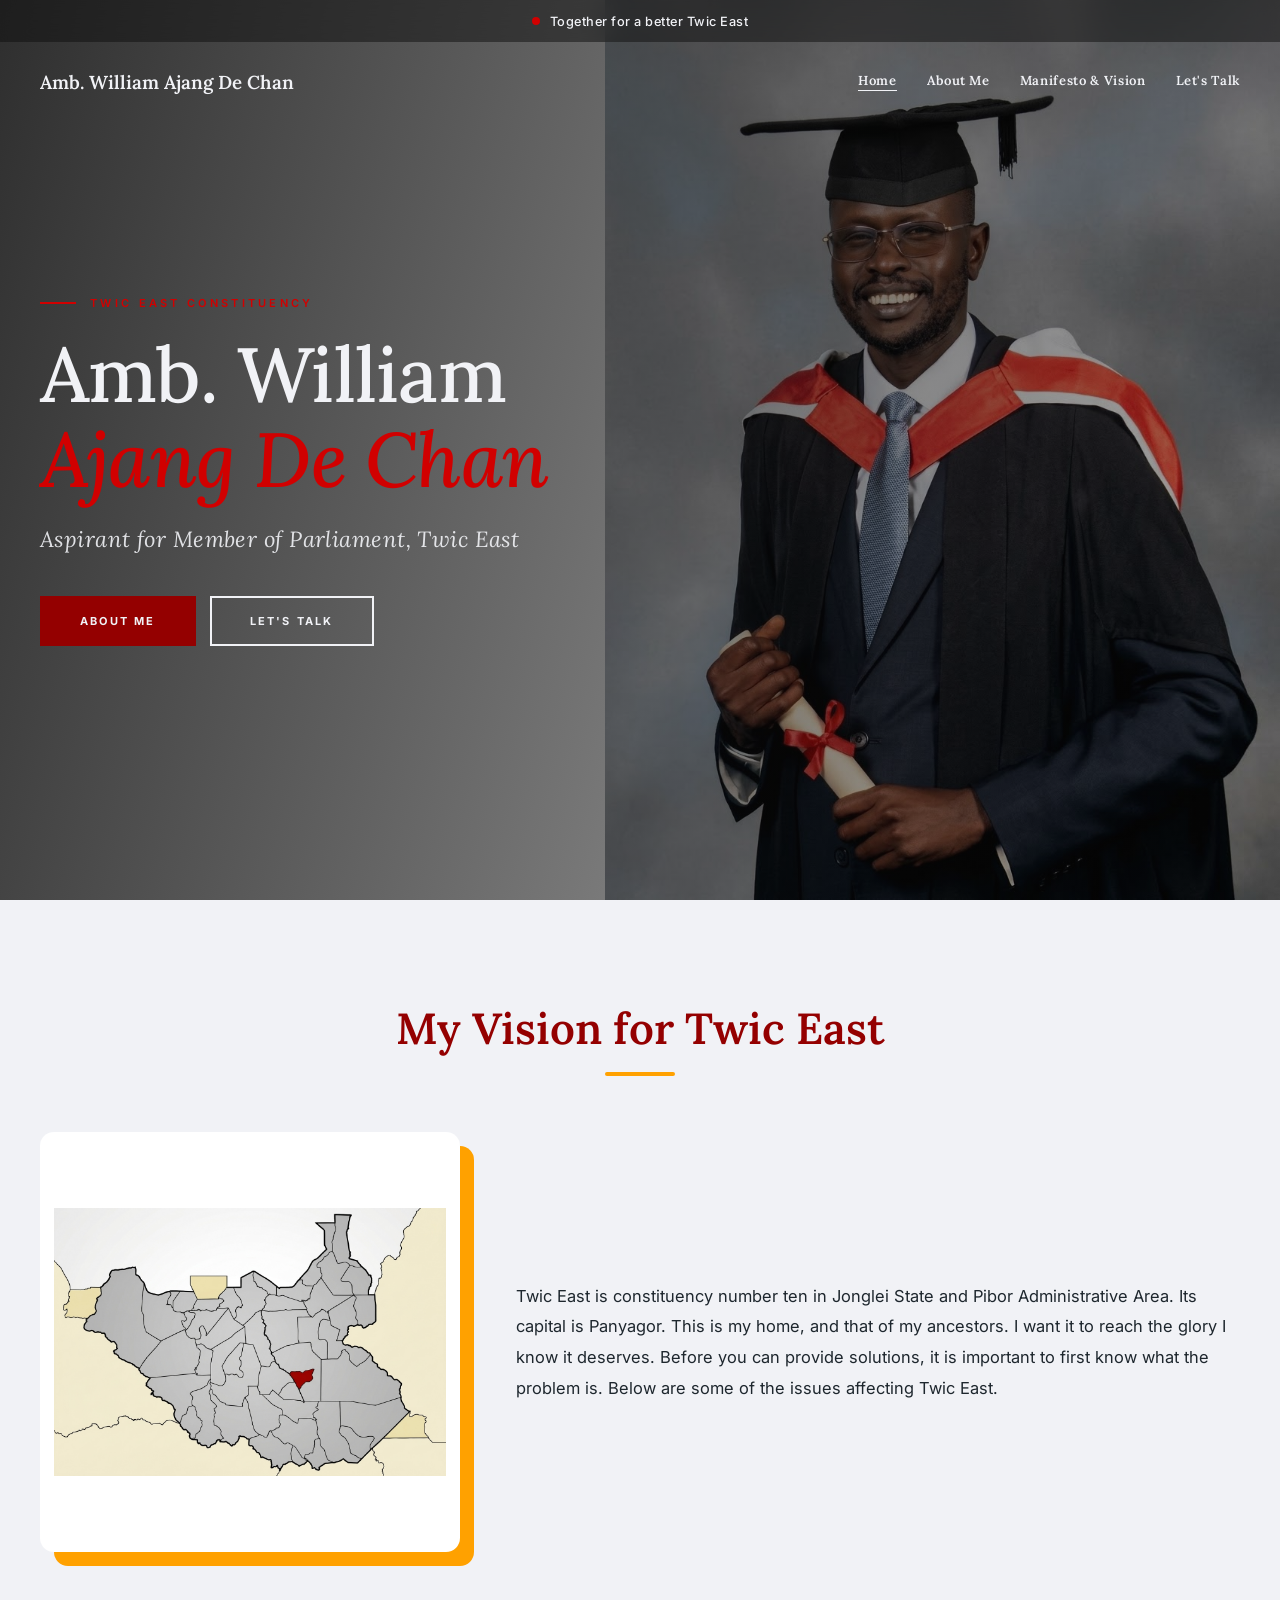
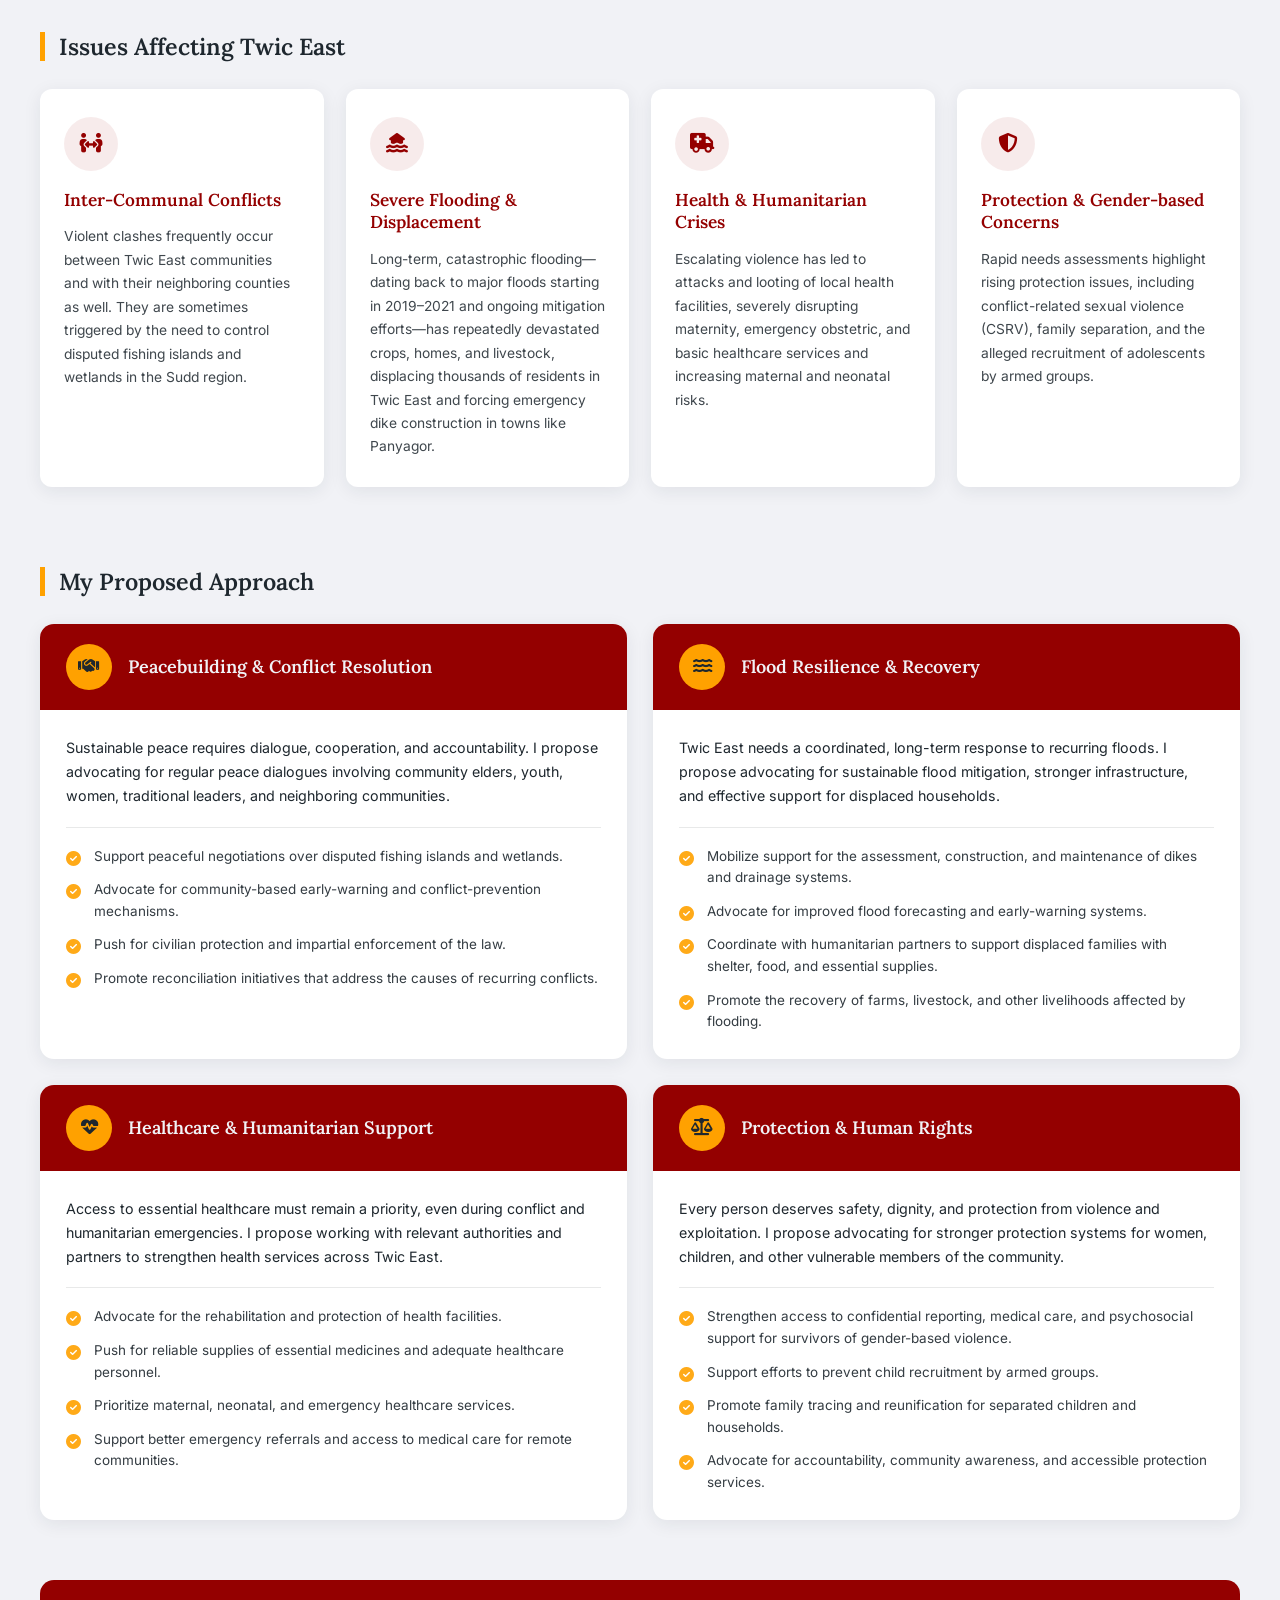
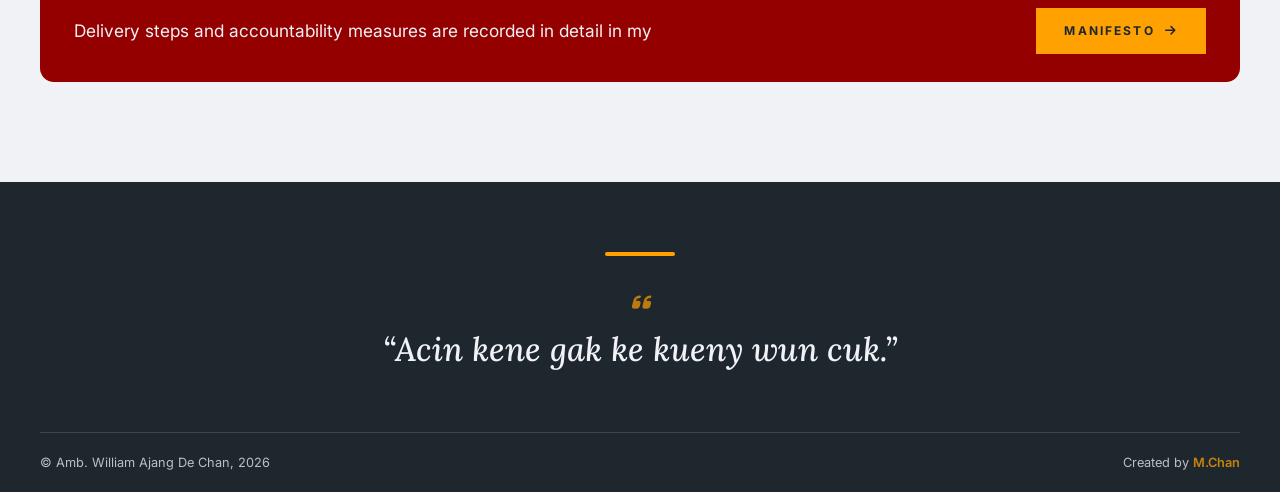
==== commit 13748b9d: "Add files via upload" ====
--- a/index.html
+++ b/index.html
@@ -69,7 +69,7 @@
 		<!--hero-->
 		<section class = "hero" id = "hero">
 			<!--hero image-->
-			<div class = "hero-img" style = "background-image: url('images/hero.jpg');"></div>
+			<div class = "hero-img" style = "background-image: url('images/mzee.jpeg');"></div>
 
 			<!--overlay-->
 			<div class = "hero-overlay"></div>
@@ -79,7 +79,7 @@
 				<div class = "hero-content">
 					<span class = "hero-eyebrow"> Twic East Constituency </span>
 					<h1 class = "hero-heading"> Amb. William <em> Ajang De Chan </em> </h1>
-					<p class = "hero-sub"> Aspirant for Member of Parliament, Twic East. </p>
+					<p class = "hero-sub"> Aspirant for Member of Parliament, Twic East </p>
 
 					<div class = "hero-actions">
 						<a href = "about.html" class = "btn btn-primary"> About Me </a>
--- a/css/style.css
+++ b/css/style.css
@@ -469,15 +469,10 @@
 	position: absolute;
 	inset: 0;
 	z-index: 0;
-	background-size: cover;
-	background-position: center;
-	animation: hero-settle 8s ease-out forwards;
-}
-
-@keyframes hero-settle
-{
-	from { transform: scale(1.08); }
-	to   { transform: scale(1); }
+
+	background-size: contain;
+	background-repeat: no-repeat;
+	background-position: right bottom;
 }
 
 .hero-overlay
@@ -622,6 +617,30 @@
 /* hero end */
 
 /* hero responsive */
+
+@media (max-width: 900px)
+{
+	.hero
+	{
+		background: var(--black);
+	}
+
+	.hero-content
+	{
+		justify-content: flex-end;
+	}
+
+	.hero-overlay
+	{
+		background: linear-gradient(
+			180deg,
+			rgba(10, 10, 10, 0) 0%,
+			rgba(10, 10, 10, 0.2) 40%,
+			rgba(10, 10, 10, 0.92) 78%,
+			rgba(10, 10, 10, 0.96) 100%
+		);
+	}
+}
 
 @media (max-width: 768px)
 {
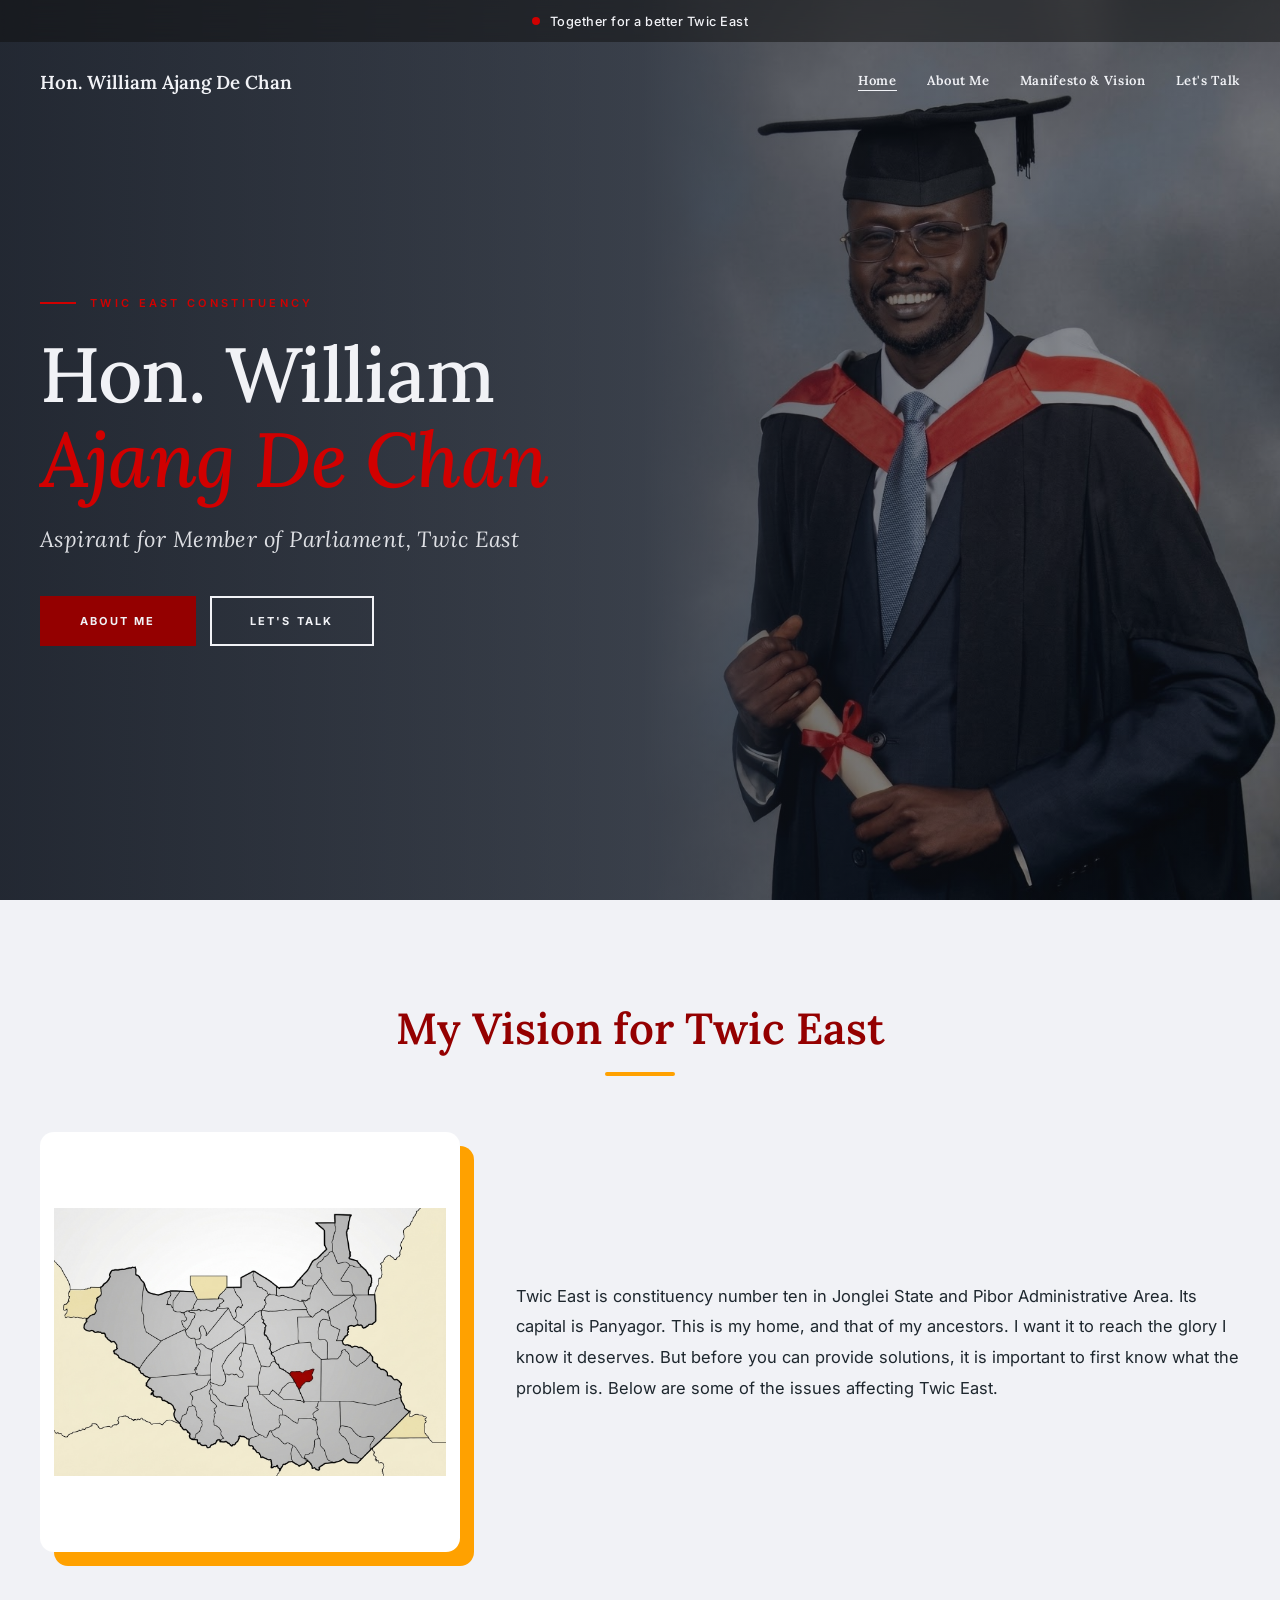
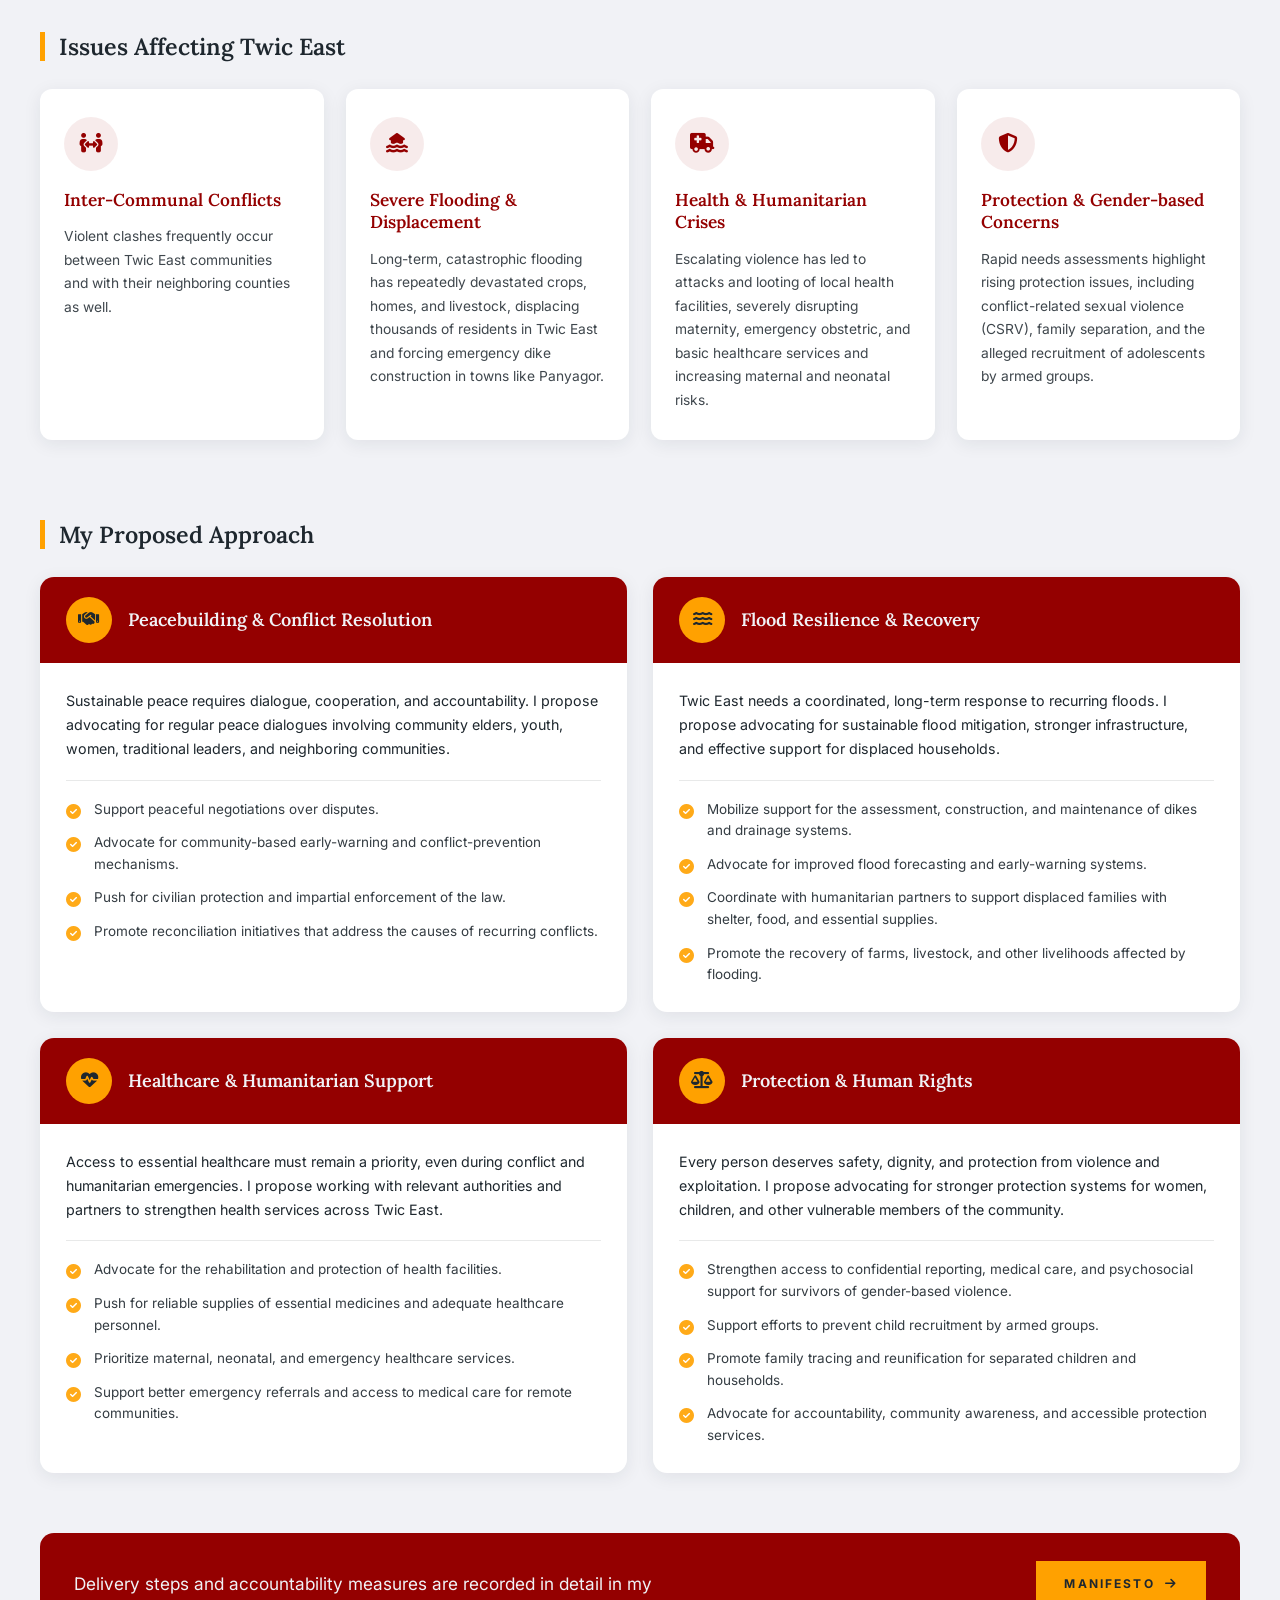
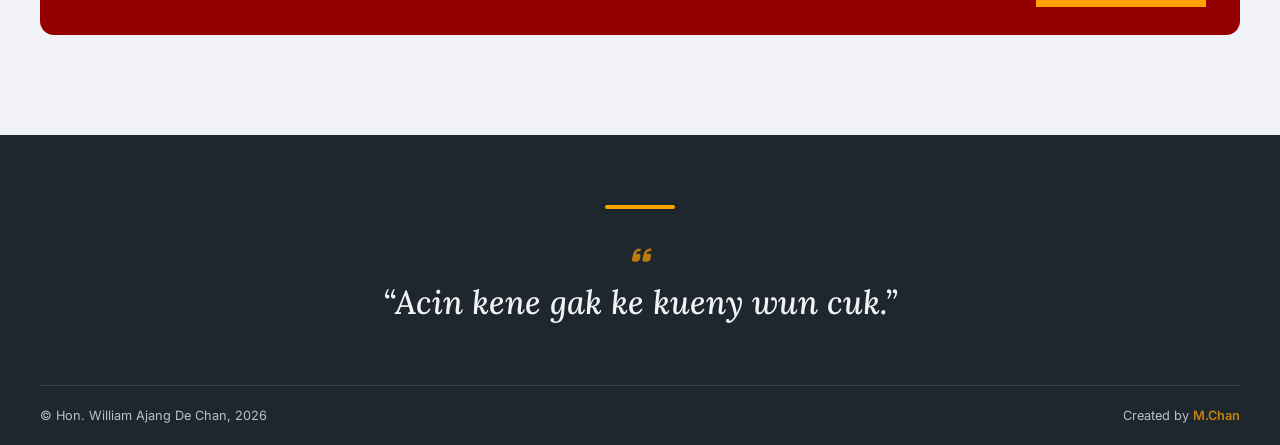
==== commit 23bba41b: "Add files via upload" ====
--- a/index.html
+++ b/index.html
@@ -1,7 +1,7 @@
 <!DOCTYPE html>
 <html lang = "en">
 	<head>
-		<title> Amb. William Ajang De Chan </title>
+		<title> Hon. William Ajang De Chan </title>
 
 		<!-- Eagle -->
 		<link 	rel = "icon" 
@@ -47,7 +47,7 @@
 
 				<!--logo-->
 				<a href = "index.html" class = "logo">
-					<span class = "logo-wordmark"> Amb. William Ajang De Chan </span>
+					<span class = "logo-wordmark"> Hon. William Ajang De Chan </span>
 				</a>
 				<!--logo end-->
 
@@ -78,7 +78,7 @@
 			<div class = "container">
 				<div class = "hero-content">
 					<span class = "hero-eyebrow"> Twic East Constituency </span>
-					<h1 class = "hero-heading"> Amb. William <em> Ajang De Chan </em> </h1>
+					<h1 class = "hero-heading"> Hon. William <em> Ajang De Chan </em> </h1>
 					<p class = "hero-sub"> Aspirant for Member of Parliament, Twic East </p>
 
 					<div class = "hero-actions">
@@ -99,7 +99,7 @@
 					<img src = "images/twic-east.jpg" alt = "Twic East Map" />
 
 					<p>
-						Twic East is constituency number ten in Jonglei State and Pibor Administrative Area. Its capital is Panyagor. This is my home, and that of my ancestors. I want it to reach the glory I know it deserves. Before you can provide solutions, it is important to first know what the problem is. Below are some of the issues affecting Twic East.
+						Twic East is constituency number ten in Jonglei State and Pibor Administrative Area. Its capital is Panyagor. This is my home, and that of my ancestors. I want it to reach the glory I know it deserves. But before you can provide solutions, it is important to first know what the problem is. Below are some of the issues affecting Twic East.
 					</p>
 				</div>
 
@@ -110,7 +110,7 @@
 						<div class = "issue-box-head"> <i class = "fas fa-people-arrows"></i> Inter-Communal Conflicts </div>
 
 						<div class = "issue-box-body">
-							Violent clashes frequently occur between Twic East communities and with their neighboring counties as well. They are sometimes triggered by the need to control disputed fishing islands and wetlands in the Sudd region. 
+							Violent clashes frequently occur between Twic East communities and with their neighboring counties as well. 
 						</div>
 					</div>
 
@@ -118,7 +118,7 @@
 						<div class = "issue-box-head"> <i class = "fas fa-house-flood-water"></i> Severe Flooding & Displacement </div>
 
 						<div class = "issue-box-body">
-							Long-term, catastrophic flooding—dating back to major floods starting in 2019–2021 and ongoing mitigation efforts—has repeatedly devastated crops, homes, and livestock, displacing thousands of residents in Twic East and forcing emergency dike construction in towns like Panyagor. 
+							Long-term, catastrophic flooding has repeatedly devastated crops, homes, and livestock, displacing thousands of residents in Twic East and forcing emergency dike construction in towns like Panyagor. 
 						</div>
 					</div>
 
@@ -157,8 +157,7 @@
 
 				            <ul>
 				                <li>
-				                	Support peaceful negotiations over disputed fishing
-				                    islands and wetlands.
+				                	Support peaceful negotiations over disputes.
 				                </li>
 				                <li>
 				                	Advocate for community-based early-warning and
@@ -300,10 +299,10 @@
 
 			    <div class = "footer-bottom">
 					<p class = "copyright">
-						&copy; Amb. William Ajang De Chan, <span id = "footer-year">2026</span>
+						&copy; Hon. William Ajang De Chan, <span id = "footer-year">2026</span>
 					</p>
 
-					<p class = "created-by"> Created by <a href = "" target = "_blank" rel = "noopener"> M.Chan </a> </p>
+					<p class = "created-by"> Created by <a href = "https://diingmike.github.io/mchan/" target = "_blank" rel = "noopener"> M.Chan </a> </p>
 				</div>
 			</div>
 		</footer>
--- a/css/style.css
+++ b/css/style.css
@@ -21,6 +21,7 @@
 	--dark-gold: #FFA100;
 	--white: #F1F2F6;
 	--black: #1E272E;
+	--hero-bg: #8d95a1;
 }
 
 *, *::before, *::after 
@@ -462,18 +463,28 @@
 	height: 100svh;
 	min-height: 640px;
 	overflow: hidden;
+	background: linear-gradient(90deg, #7c848f 0%, var(--hero-bg) 100%);
 }
 
 .hero-img
 {
 	position: absolute;
-	inset: 0;
+	top: 0;
+	bottom: 0;
+	right: 0;
+	left: 50%;
 	z-index: 0;
-
-	background-size: contain;
+	background-size: cover;
 	background-repeat: no-repeat;
-	background-position: right bottom;
-}
+	background-position: center top;
+
+	/* softens the photo's left edge into the backdrop colour */
+	-webkit-mask-image: linear-gradient(90deg, transparent 0%, #000 22%);
+	mask-image: linear-gradient(90deg, transparent 0%, #000 22%);
+}
+
+/* one continuous tint across both halves, so there is no visible seam
+   and the white text stays readable */
 
 .hero-overlay
 {
@@ -481,10 +492,10 @@
 	inset: 0;
 	z-index: 1;
 	background: linear-gradient(
-		105deg,
-		rgba(10, 10, 10, 0.85) 0%,
-		rgba(10, 10, 10, 0.55) 55%,
-		rgba(10, 10, 10, 0.30) 100%
+		90deg,
+		rgba(15, 20, 30, 0.82) 0%,
+		rgba(15, 20, 30, 0.64) 50%,
+		rgba(15, 20, 30, 0.42) 100%
 	);
 }
 
@@ -620,9 +631,11 @@
 
 @media (max-width: 900px)
 {
-	.hero
-	{
-		background: var(--black);
+	.hero-img
+	{
+		left: 0;
+		-webkit-mask-image: none;
+		mask-image: none;
 	}
 
 	.hero-content
@@ -634,10 +647,10 @@
 	{
 		background: linear-gradient(
 			180deg,
-			rgba(10, 10, 10, 0) 0%,
-			rgba(10, 10, 10, 0.2) 40%,
-			rgba(10, 10, 10, 0.92) 78%,
-			rgba(10, 10, 10, 0.96) 100%
+			rgba(10, 10, 10, 0.45) 0%,
+			rgba(10, 10, 10, 0.5) 40%,
+			rgba(10, 10, 10, 0.93) 78%,
+			rgba(10, 10, 10, 0.97) 100%
 		);
 	}
 }
@@ -677,6 +690,11 @@
 	.hero
 	{
 		min-height: 560px;
+	}
+
+	.hero-img
+	{
+		background-position: center;
 	}
 
 	.hero .container
@@ -717,14 +735,6 @@
 	{
 		width: 100%;
 		text-align: center;
-	}
-}
-
-@media (prefers-reduced-motion: reduce)
-{
-	.hero-img
-	{
-		animation: none;
 	}
 }
 
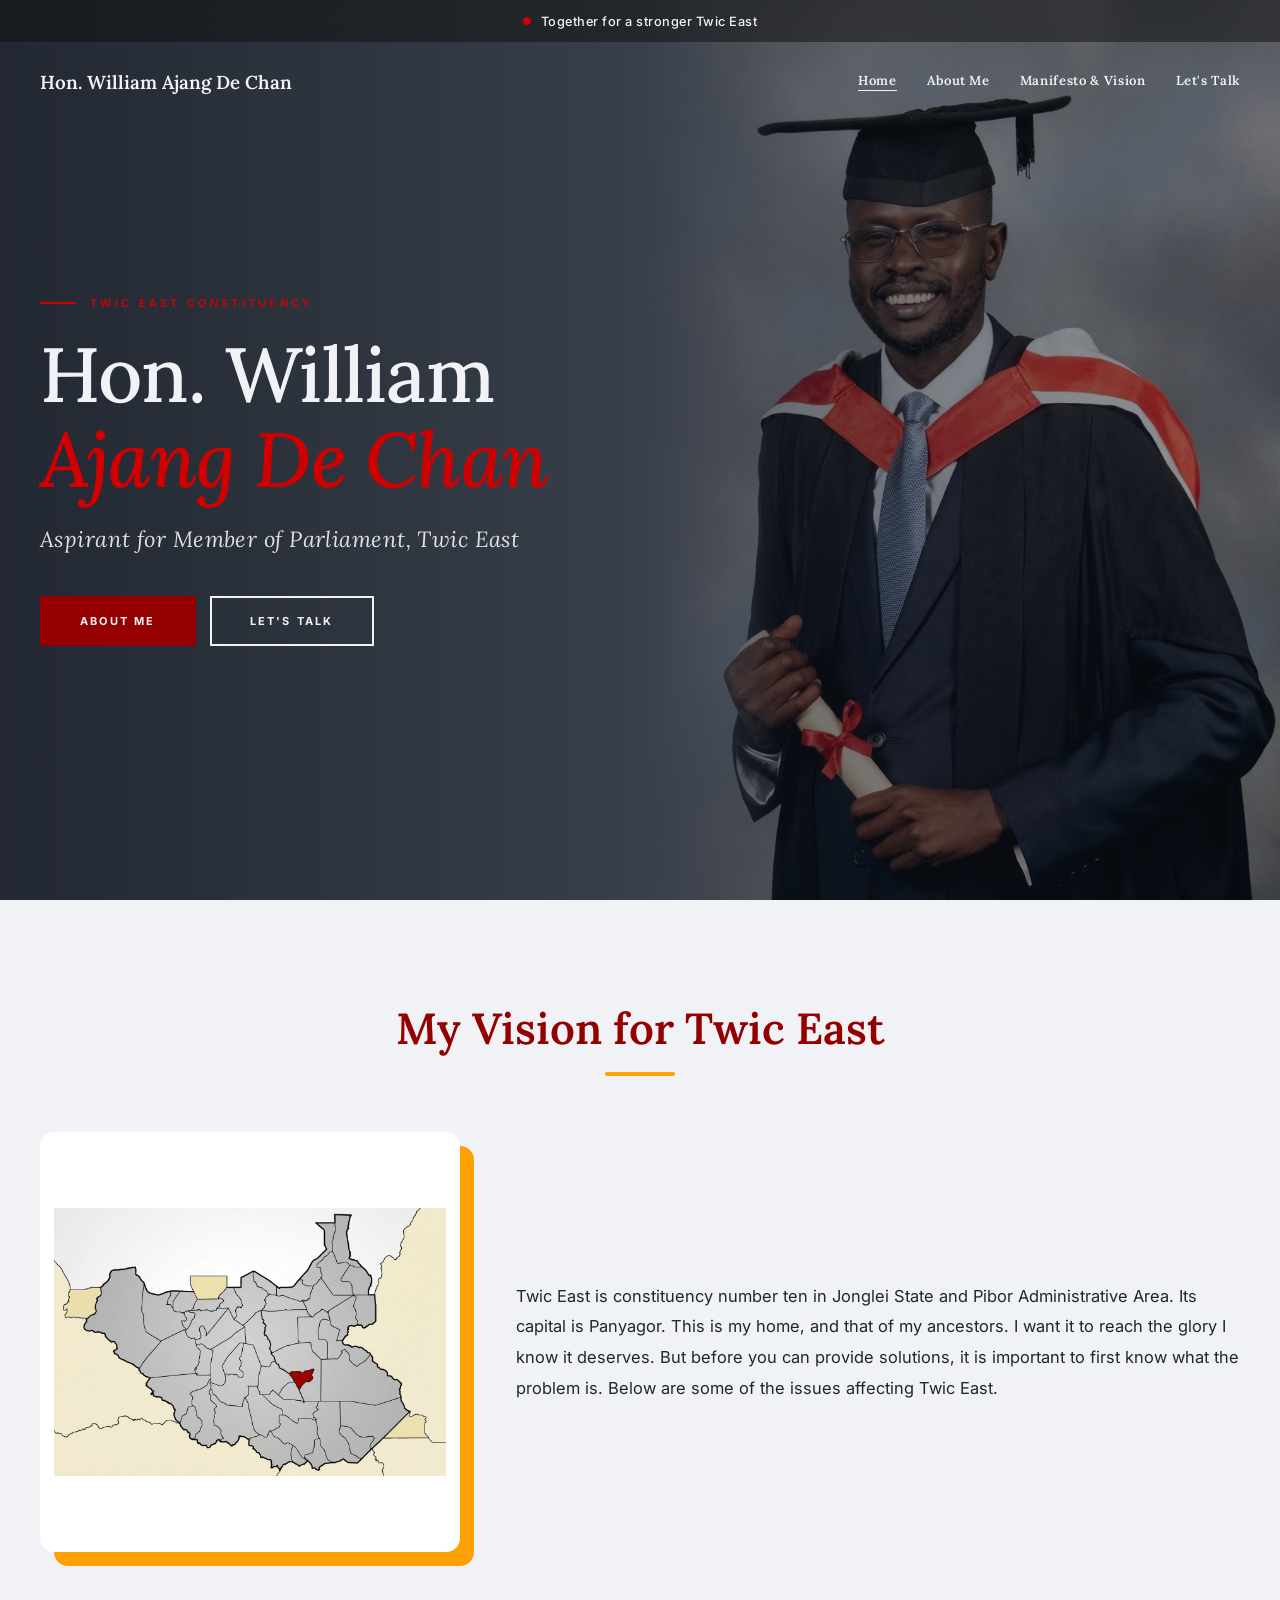
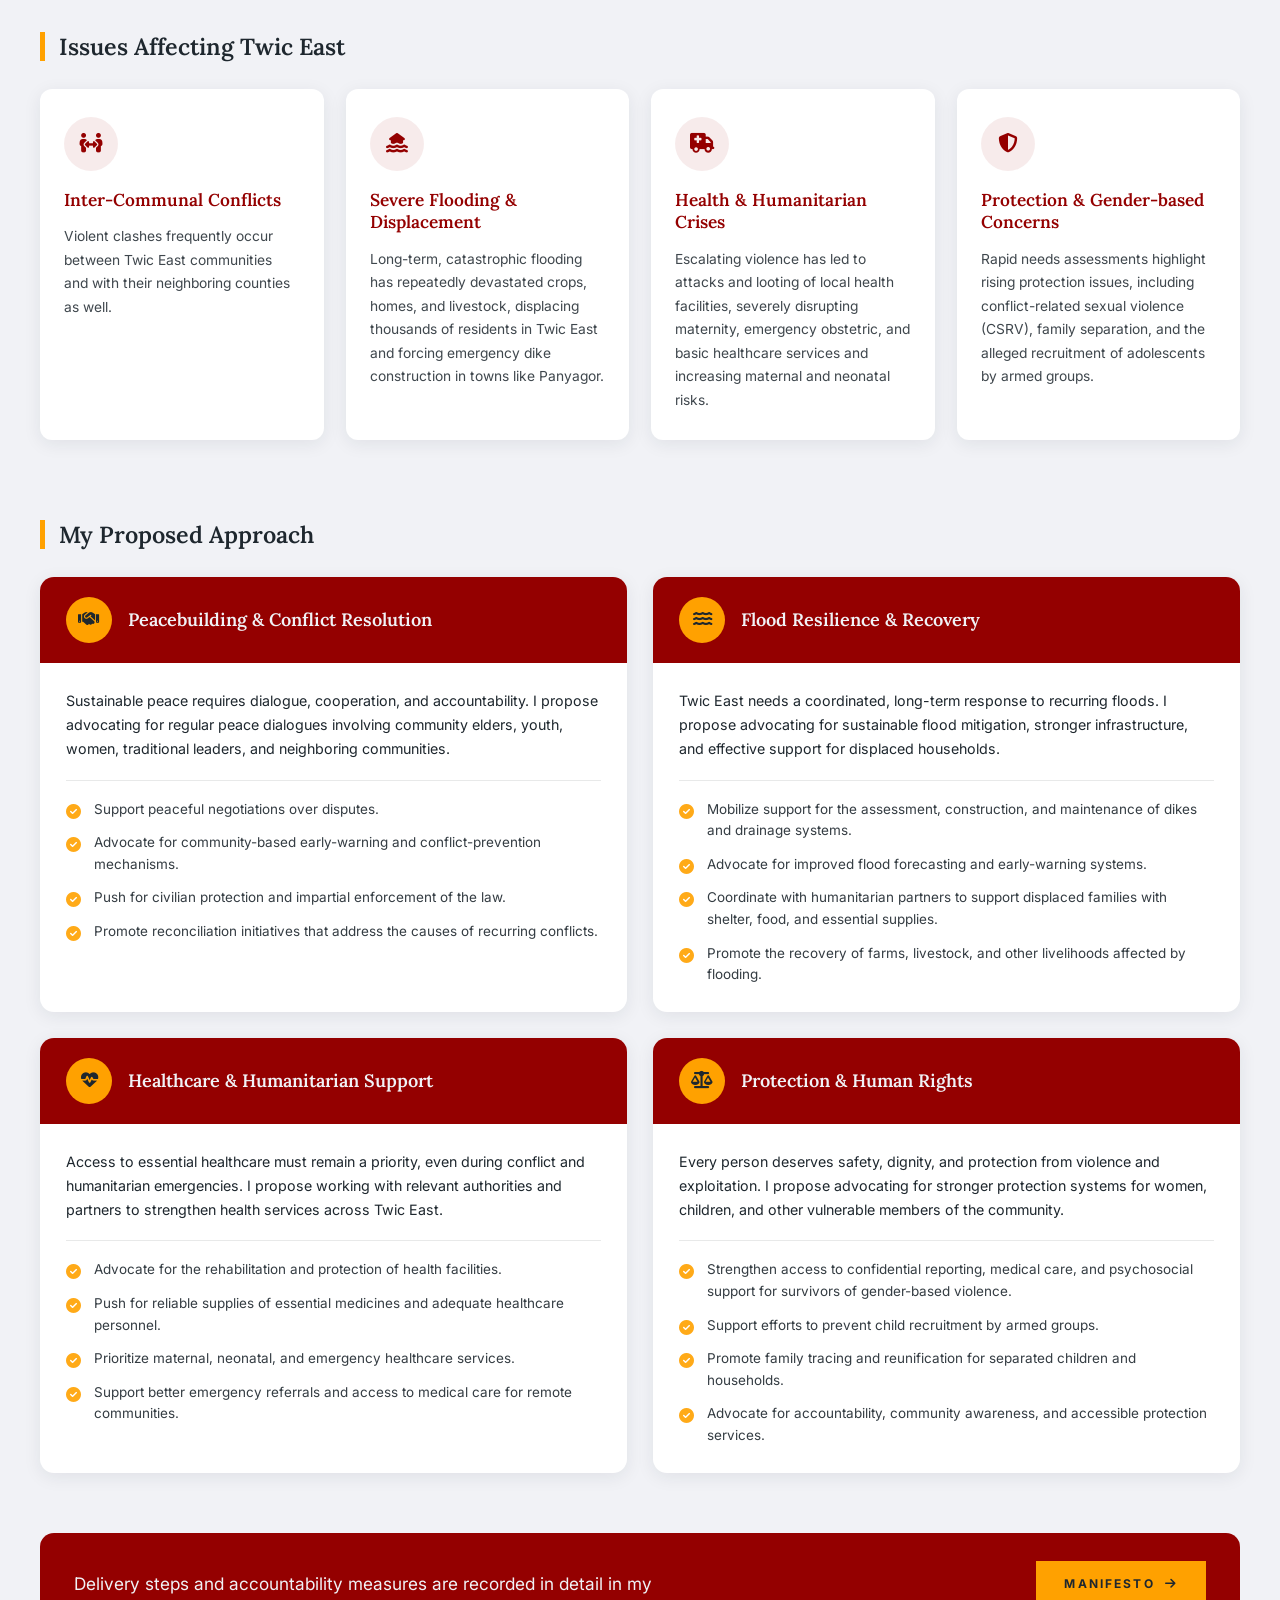
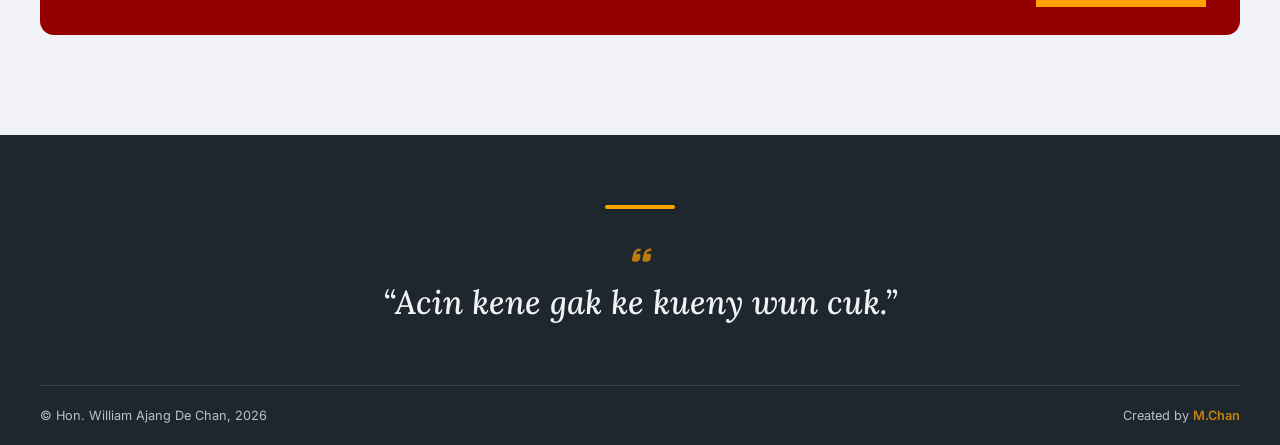
==== commit 11d79ed4: "Update index.html" ====
--- a/index.html
+++ b/index.html
@@ -29,7 +29,7 @@
 			<div class = "container">
 				<div class = "header-stripe-text">
 					<span class = "stripe-dot" aria-hidden = "true"></span>
-					<span> Together for a better Twic East </span>
+					<span> Together for a stronger Twic East </span>
 				</div>
 			</div>
 		</div>
@@ -318,4 +318,4 @@
 		<script src = "js/script.js"></script>
 		<!--js link end-->
 	</body>
-</html>+</html>
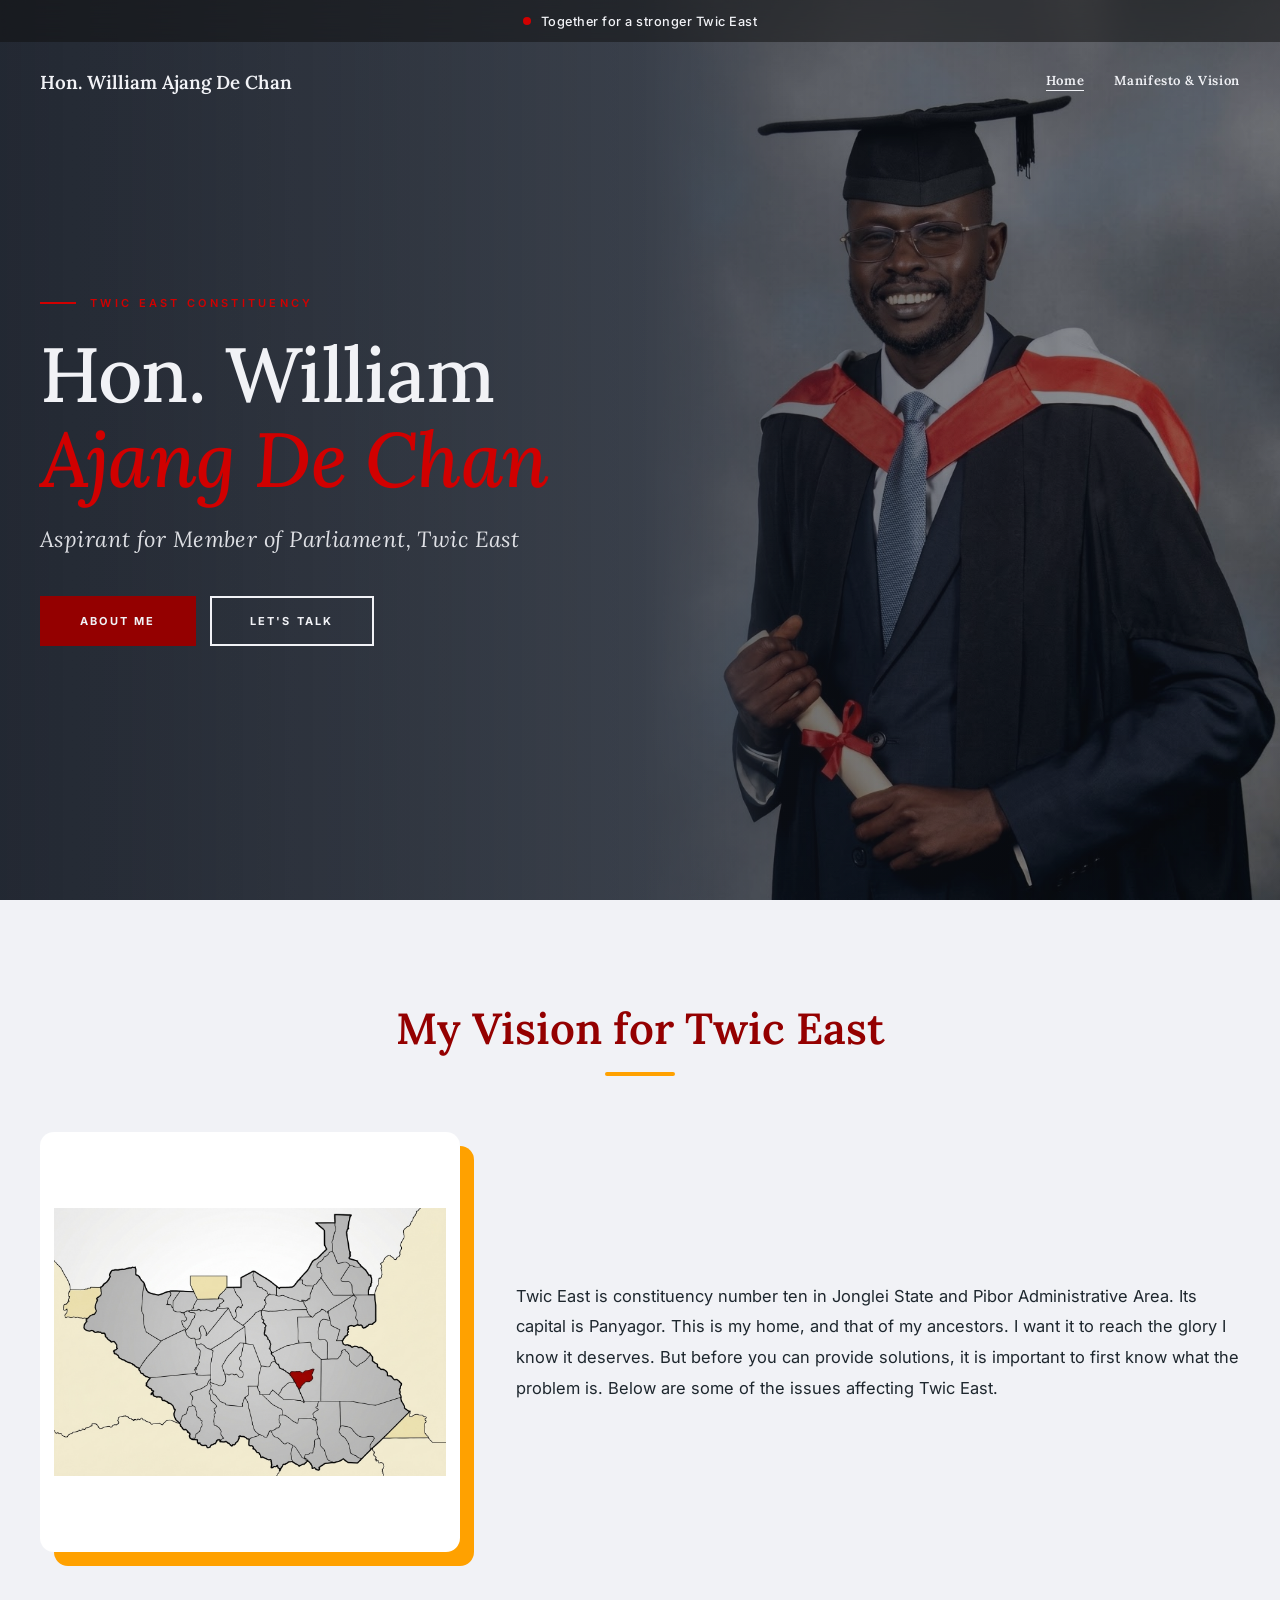
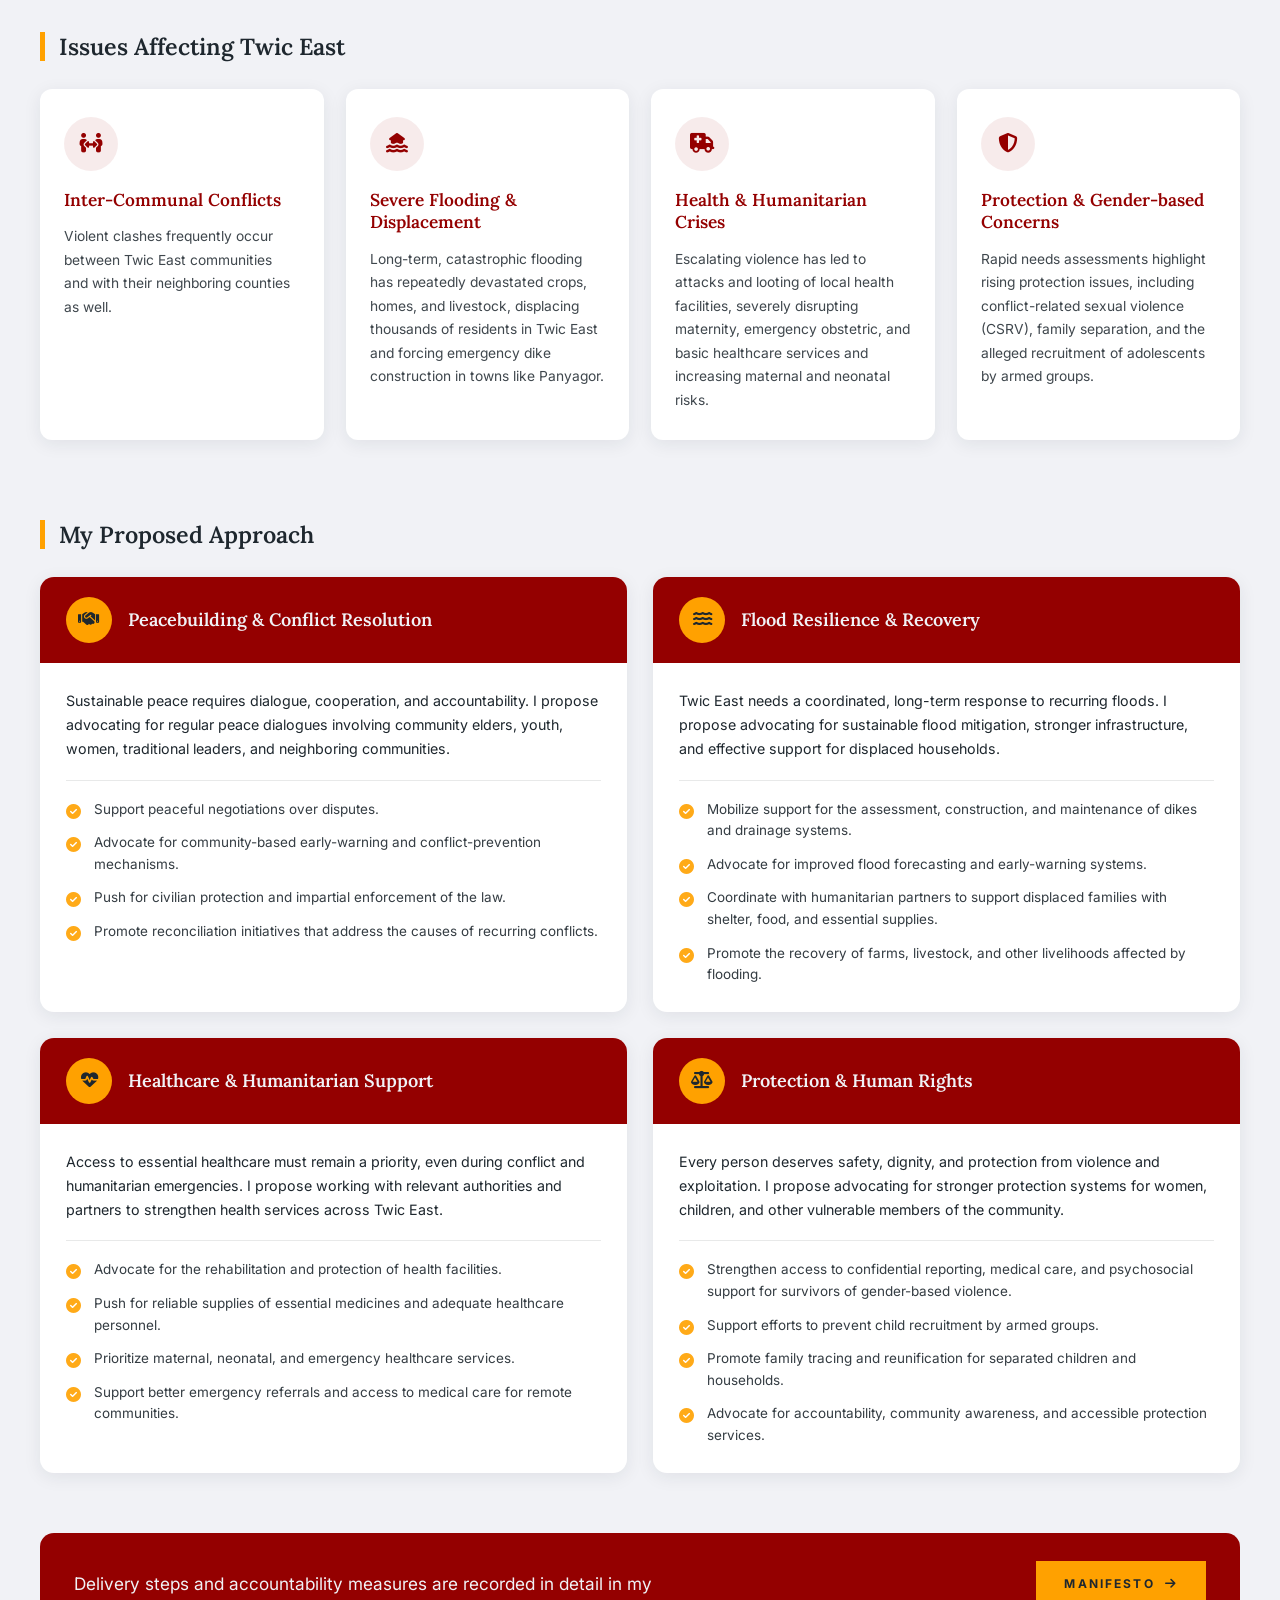
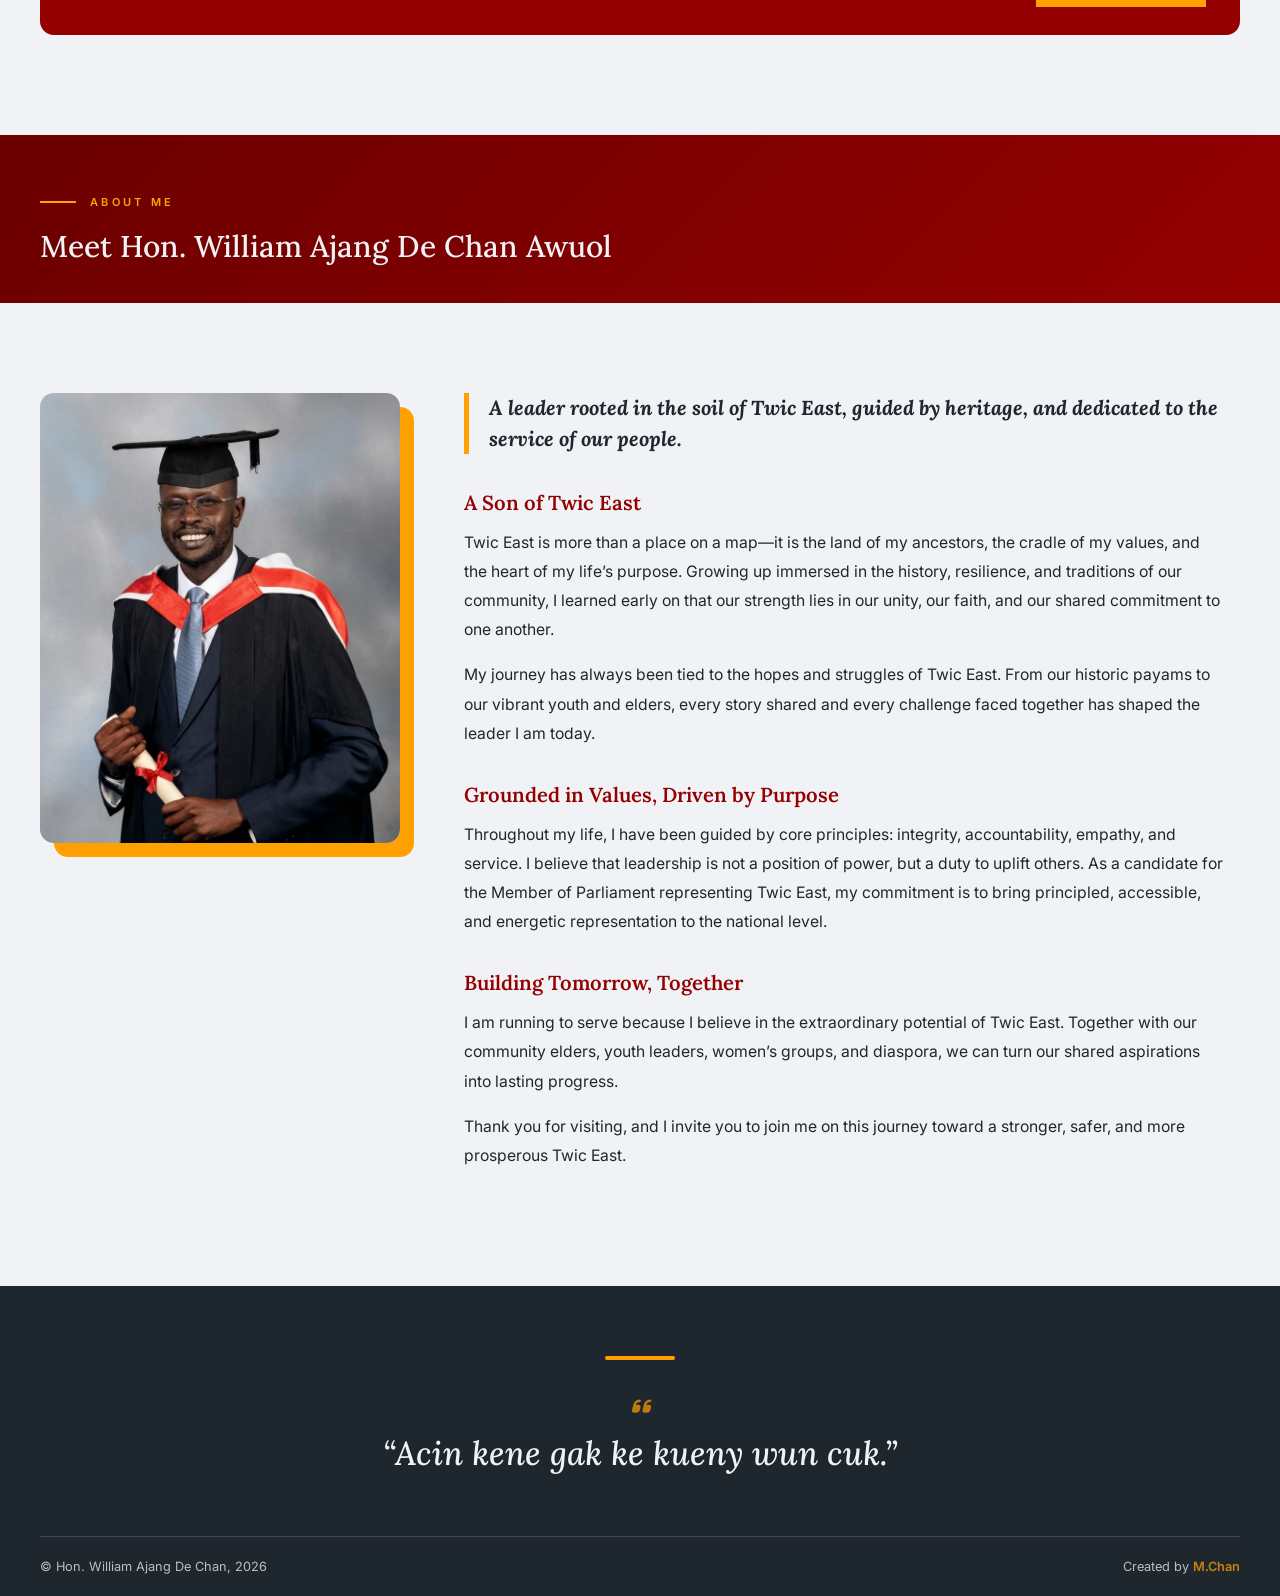
==== commit 7d26321b: "Add files via upload" ====
--- a/index.html
+++ b/index.html
@@ -54,9 +54,9 @@
 				<!--nav-->
 				<nav class = "main-nav" id = "main-nav">
 					<a href = "index.html" class = "active"> Home </a>
-					<a href = "about.html"> About Me </a>
+					<!--<a href = "about.html"> About Me </a>-->
 					<a href = "manifesto.html"> Manifesto & Vision </a>
-					<a href = "contact.html"> Let's Talk </a>
+					<!--<a href = "contact.html"> Let's Talk </a>-->
 				</nav>
 				<!--nav end-->
 
@@ -286,6 +286,57 @@
 		</section>
 		<!--vision end-->
 
+		<!--page banner-->
+		<section class = "page-banner pseudo">
+			<div class = "container">
+				<span class = "page-eyebrow"> About Me </span>
+				<h1 class = "page-title"> Meet Hon. William Ajang De Chan Awuol </h1>
+			</div>
+		</section>
+		<!--page banner end-->
+
+		<!--about-->
+		<section class = "about">
+		<div class = "container">
+		<div class = "about-intro">
+			<img src = "images/mzee.jpg" alt = "Hon. William Ajang De Chan Awuol" />
+
+			<div class = "about-intro-text">
+				<p class = "about-lead">
+					A leader rooted in the soil of Twic East, guided by heritage, and dedicated to the service of our people.
+				</p>
+
+				<h3 class = "about-intro-heading"> A Son of Twic East </h3>
+
+				<p>
+					Twic East is more than a place on a map—it is the land of my ancestors, the cradle of my values, and the heart of my life’s purpose. Growing up immersed in the history, resilience, and traditions of our community, I learned early on that our strength lies in our unity, our faith, and our shared commitment to one another.
+				</p>
+
+				<p>
+					My journey has always been tied to the hopes and struggles of Twic East. From our historic payams to our vibrant youth and elders, every story shared and every challenge faced together has shaped the leader I am today.
+				</p>
+
+				<h3 class = "about-intro-heading"> Grounded in Values, Driven by Purpose </h3>
+
+				<p>
+					Throughout my life, I have been guided by core principles: integrity, accountability, empathy, and service. I believe that leadership is not a position of power, but a duty to uplift others. As a candidate for the Member of Parliament representing Twic East, my commitment is to bring principled, accessible, and energetic representation to the national level.
+				</p>
+
+				<h3 class = "about-intro-heading"> Building Tomorrow, Together </h3>
+
+				<p>
+					I am running to serve because I believe in the extraordinary potential of Twic East. Together with our community elders, youth leaders, women’s groups, and diaspora, we can turn our shared aspirations into lasting progress.
+				</p>
+
+				<p>
+					Thank you for visiting, and I invite you to join me on this journey toward a stronger, safer, and more prosperous Twic East.
+				</p>
+			</div>
+		</div>
+		</div>
+		</section>
+		<!--about end-->
+
 		<!--footer-->
 		<footer>
 			<div class = "container">
@@ -318,4 +369,4 @@
 		<script src = "js/script.js"></script>
 		<!--js link end-->
 	</body>
-</html>
+</html>
--- a/css/style.css
+++ b/css/style.css
@@ -1447,6 +1447,11 @@
 	padding: 170px 0 40px;
 }
 
+.page-banner.pseudo
+{
+	padding: 60px 0 40px;
+}
+
 .page-banner .container
 {
 	max-width: 1300px;
@@ -1741,6 +1746,11 @@
 		padding: 140px 0 36px;
 	}
 
+	.page-banner.pseudo
+	{
+		padding: 40px 0 36px;
+	}
+
 	.page-banner .container,
 	.about .container
 	{
@@ -1800,6 +1810,11 @@
 	.page-banner
 	{
 		padding: 120px 0 34px;
+	}
+
+	.page-banner.pseudo
+	{
+		padding: 30px 0 36px;
 	}
 
 	.page-banner .container,
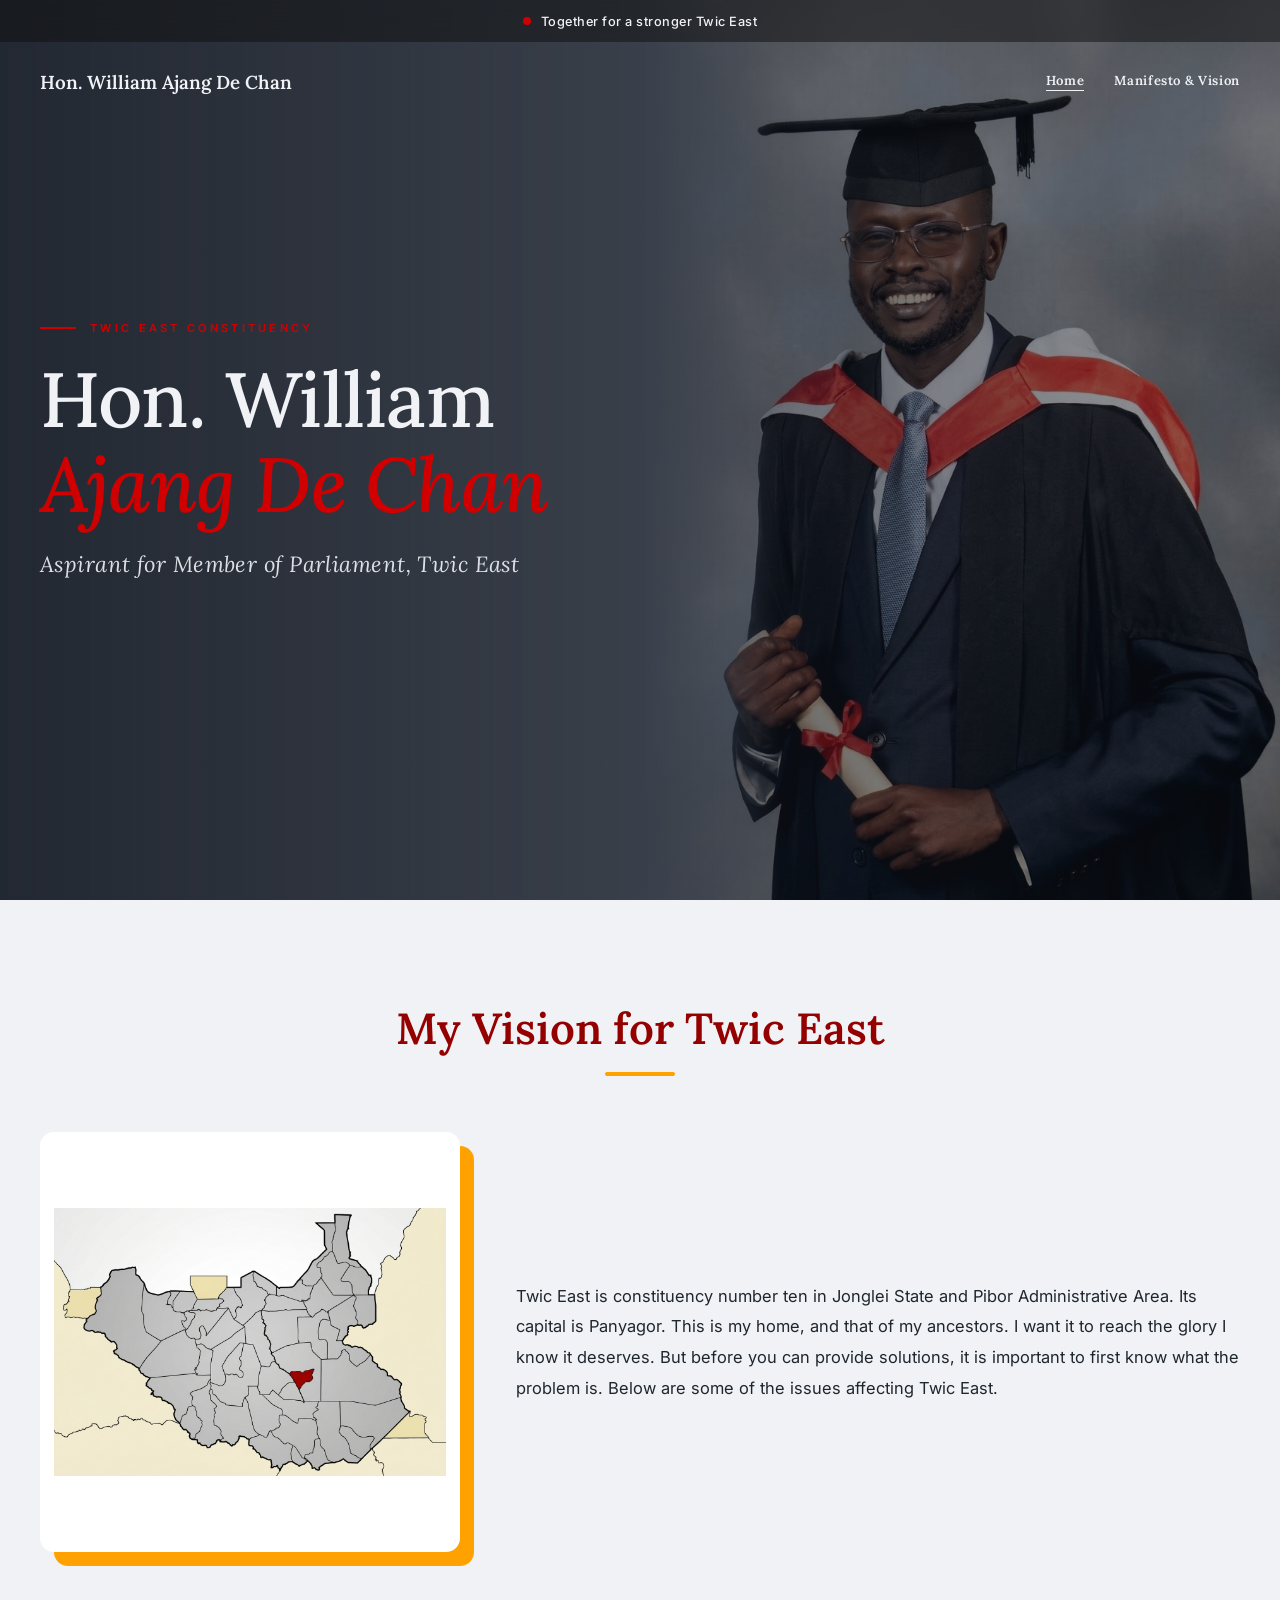
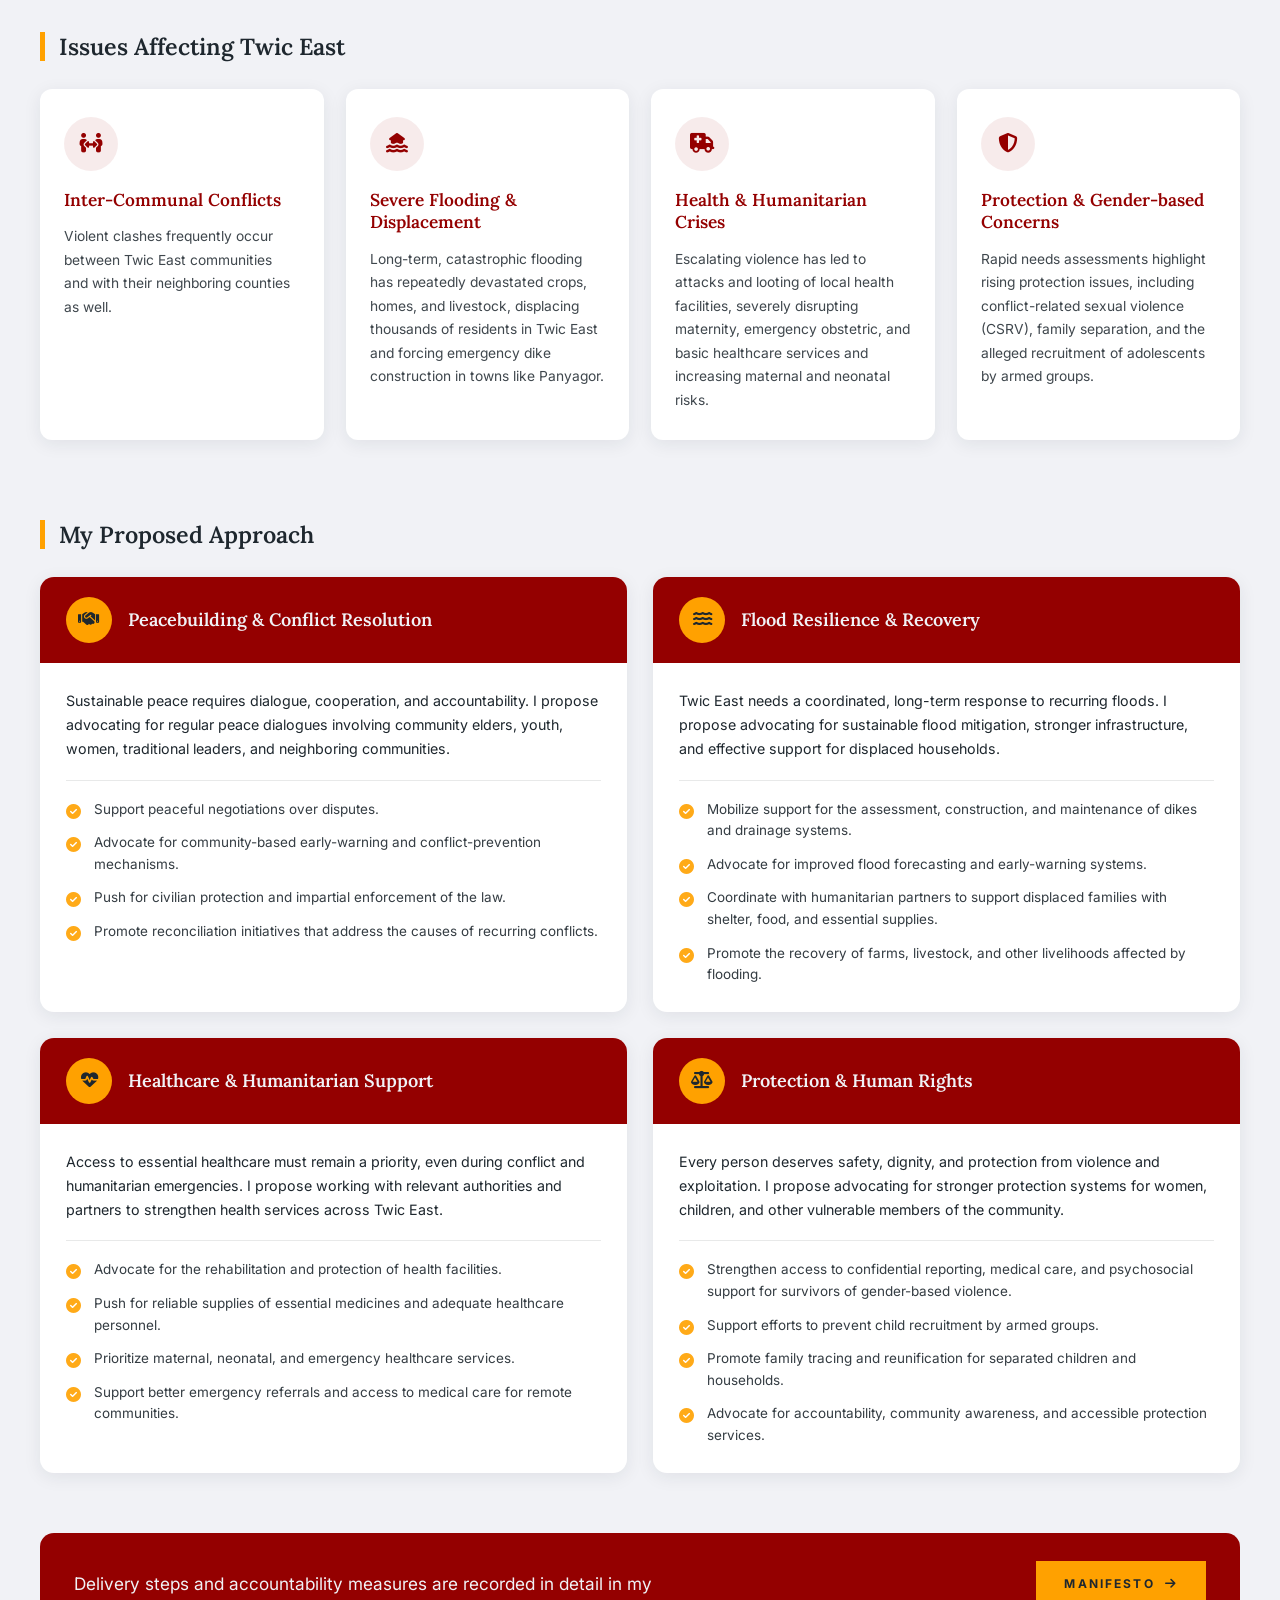
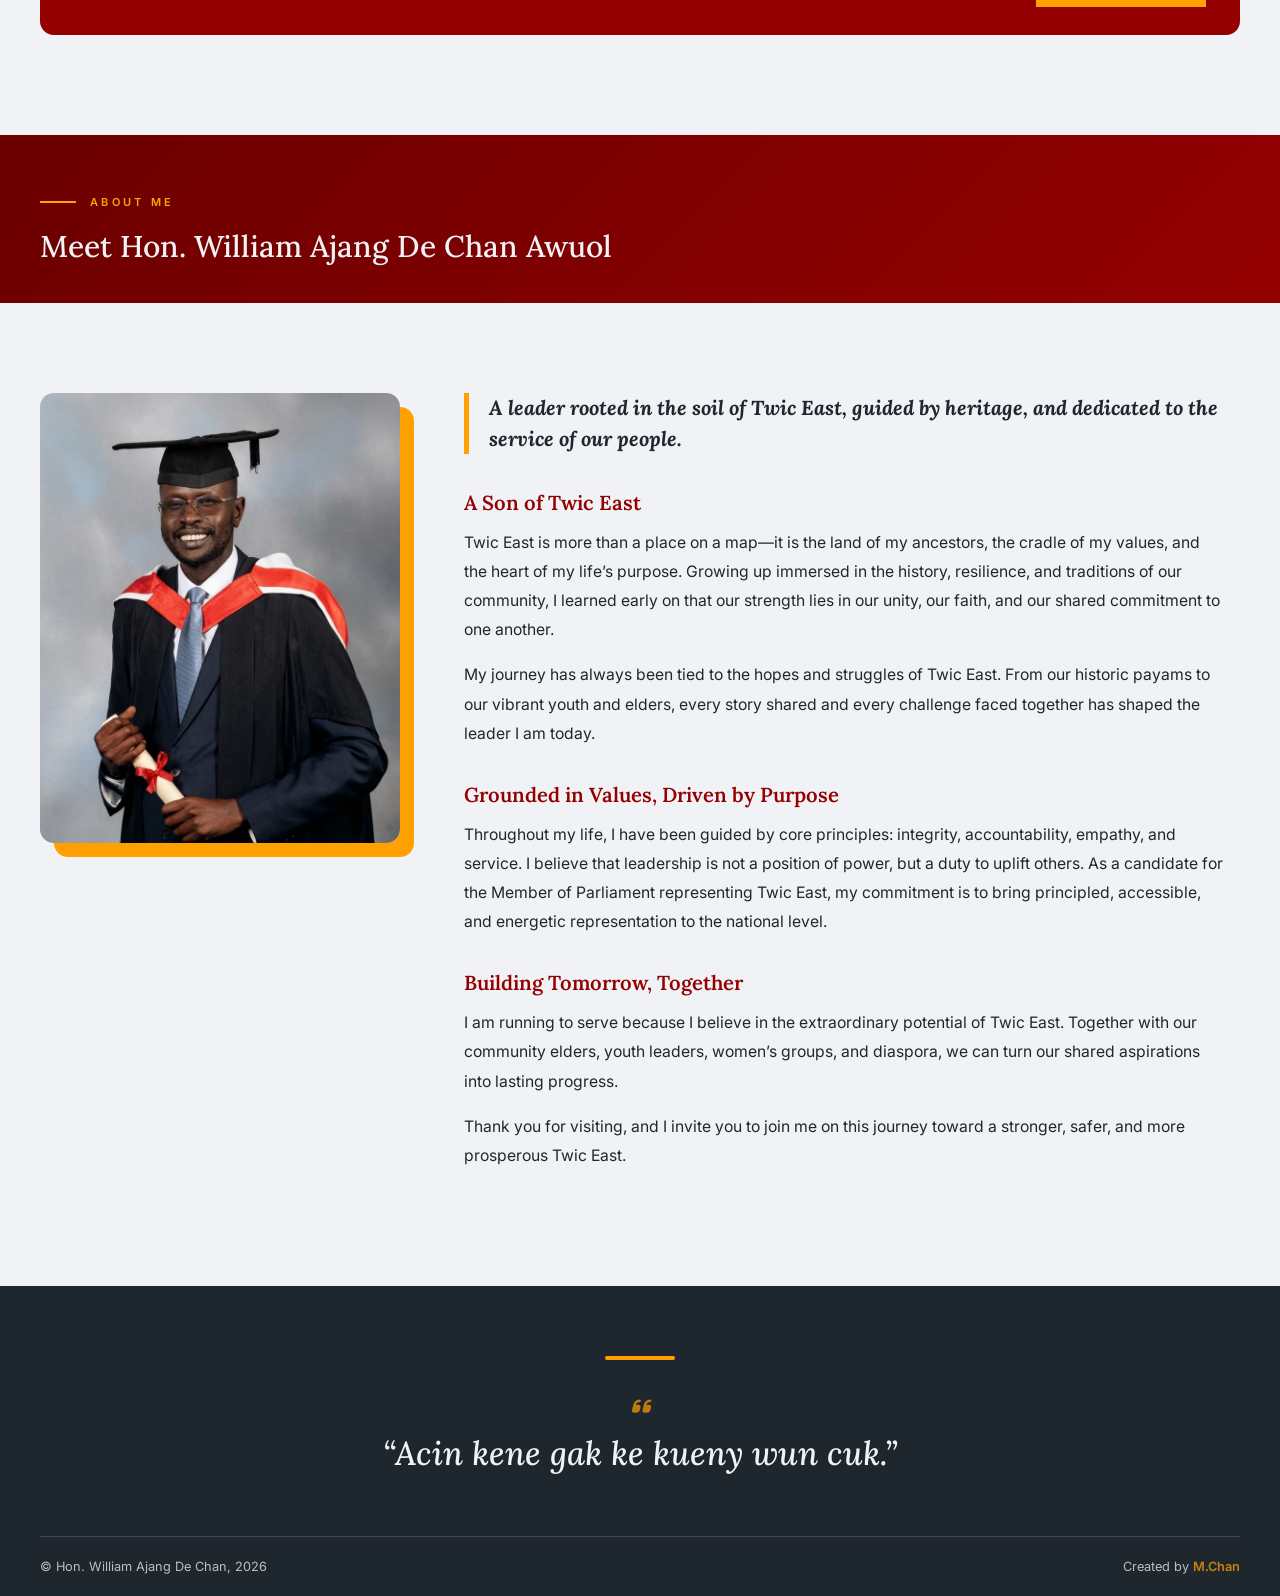
==== commit de31f1ad: "Fix HTML encoding issues in index.html" ====
--- a/index.html
+++ b/index.html
@@ -81,10 +81,10 @@
 					<h1 class = "hero-heading"> Hon. William <em> Ajang De Chan </em> </h1>
 					<p class = "hero-sub"> Aspirant for Member of Parliament, Twic East </p>
 
-					<div class = "hero-actions">
+					<!--<div class = "hero-actions">
 						<a href = "about.html" class = "btn btn-primary"> About Me </a>
 						<a href = "contact.html" class = "btn btn-outline"> Let's Talk </a>
-					</div>
+					</div>-->
 				</div>
 			</div>
 		</section>
@@ -369,4 +369,4 @@
 		<script src = "js/script.js"></script>
 		<!--js link end-->
 	</body>
-</html>+</html>
